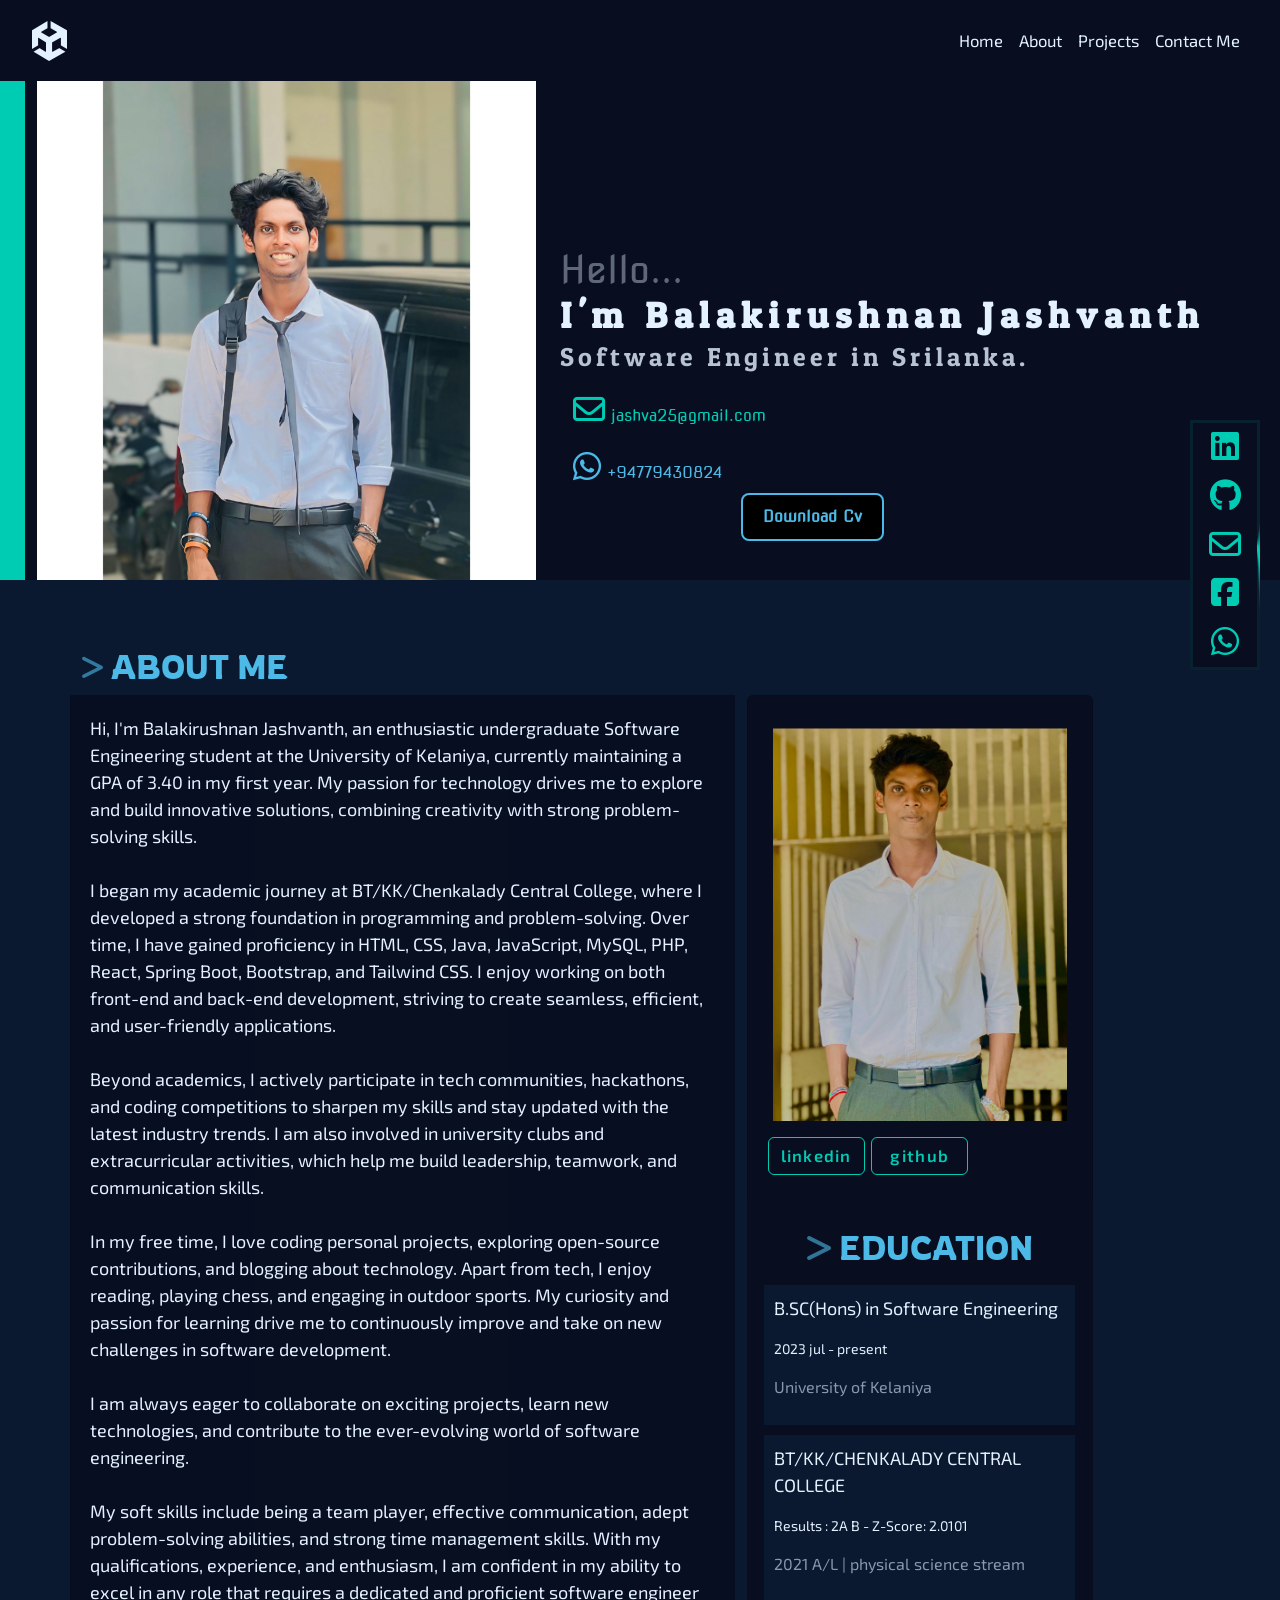
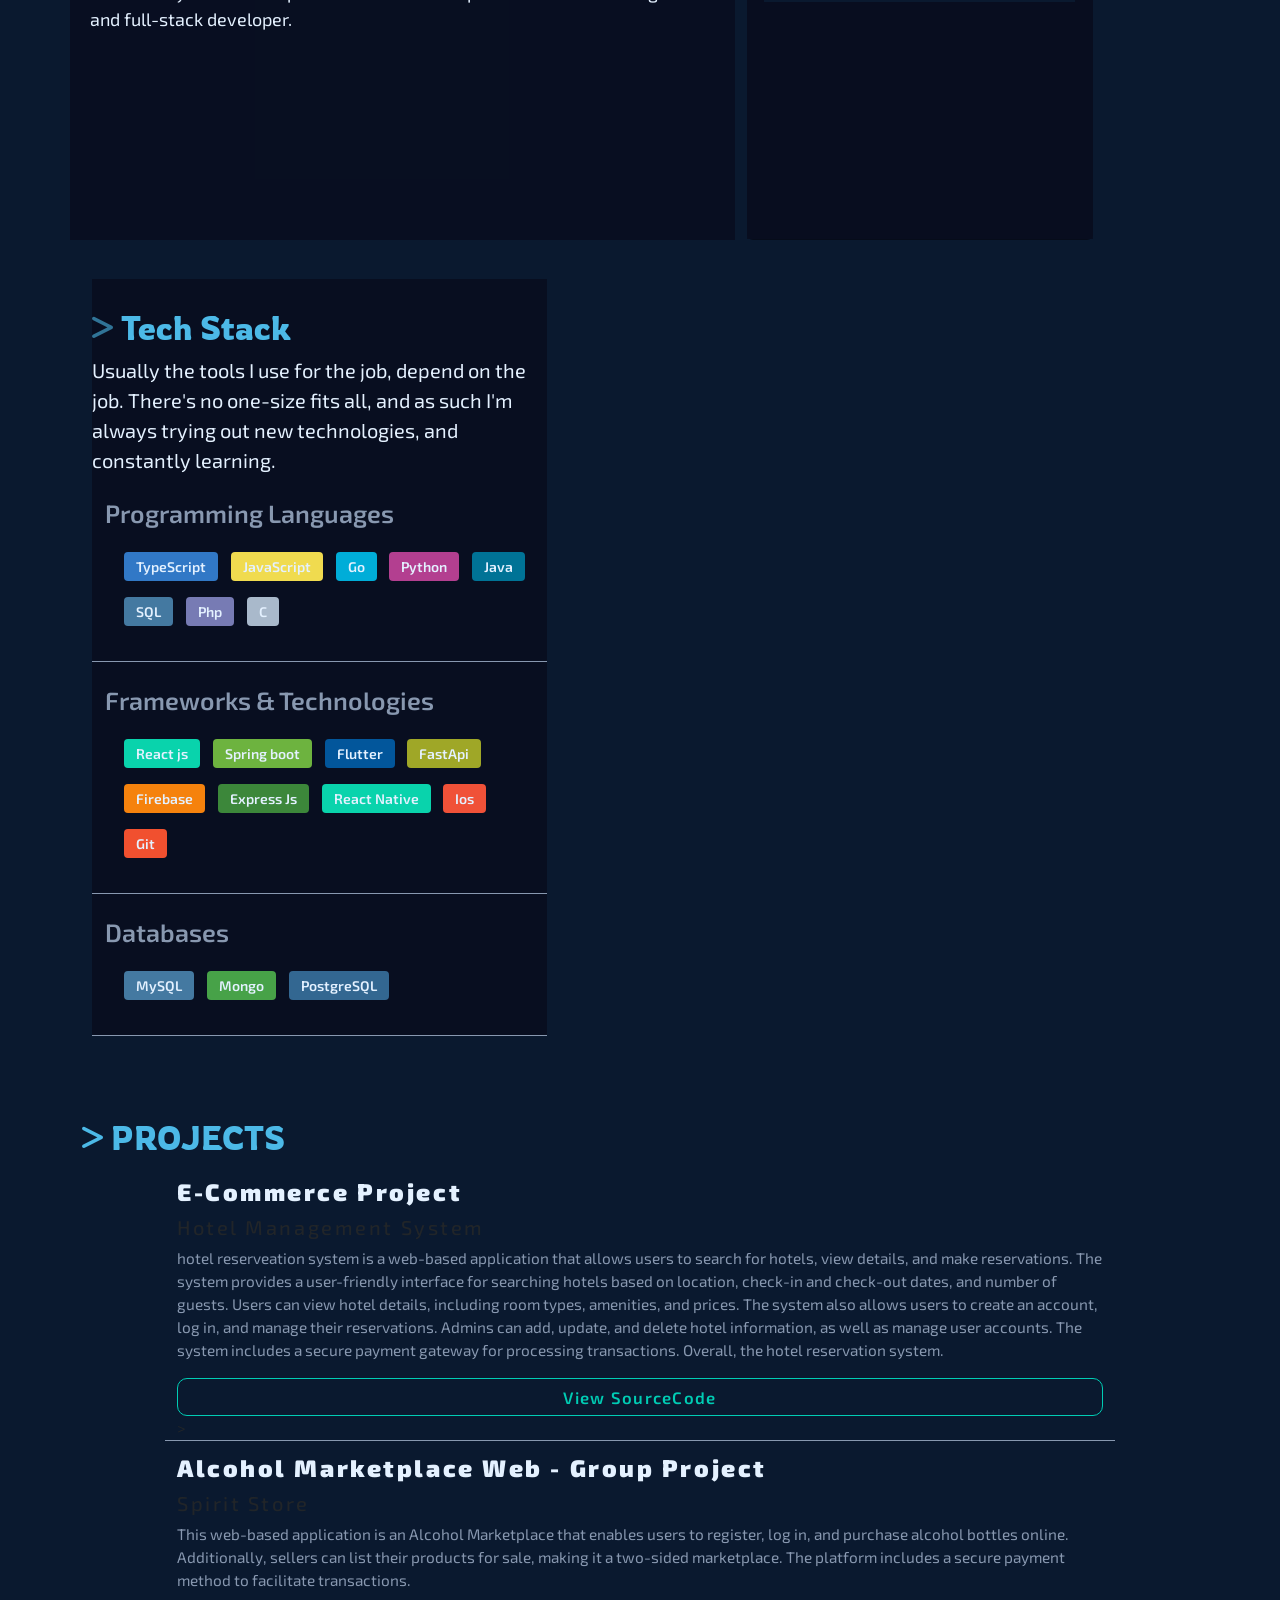
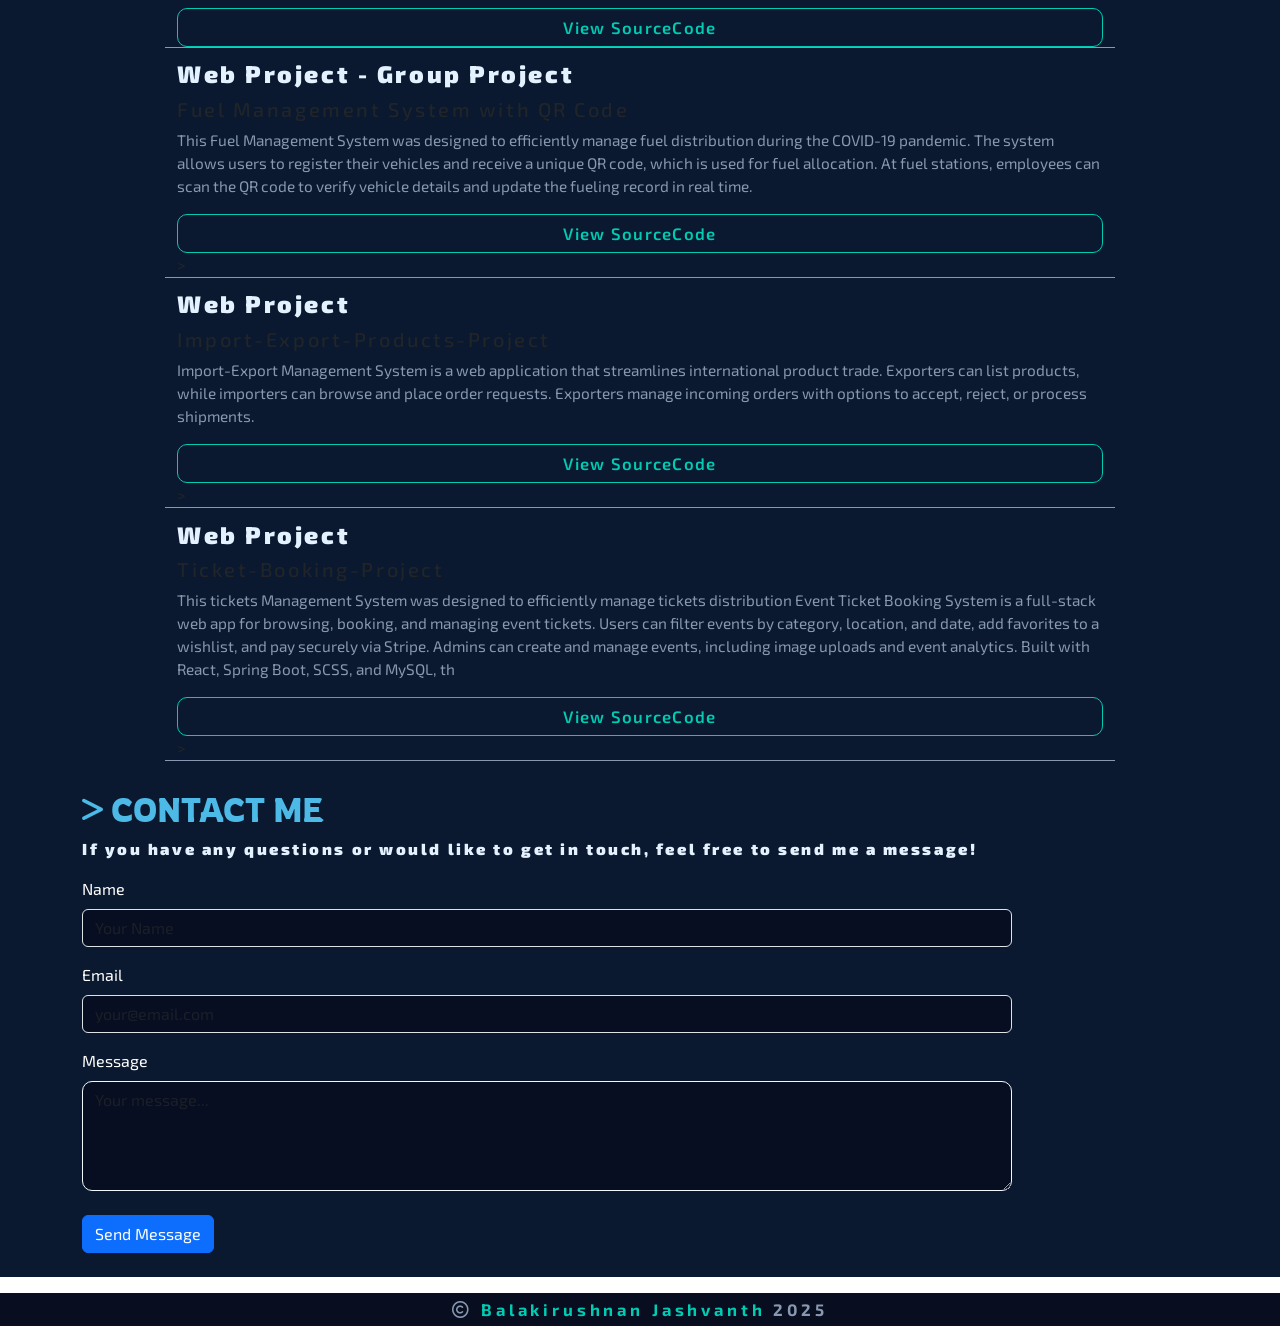
==== docs/index.html @ 57e5e090 "Portfolio updated" ====
<!DOCTYPE html>
<html lang="en">

<head>
  <meta charset="UTF-8">
  <meta name="viewport" content="width=device-width, initial-scale=1.0">
  <meta name="author" content="Balakirushnan jashvanth">
  <meta name="description" content="balakirushnan Jashvanth's personal website">
  <title>Jashvanth</title>
  <link rel="stylesheet" href="https://cdnjs.cloudflare.com/ajax/libs/font-awesome/6.5.1/css/all.min.css"
    integrity="sha512-DTOQO9RWCH3ppGqcWaEA1BIZOC6xxalwEsw9c2QQeAIftl+Vegovlnee1c9QX4TctnWMn13TZye+giMm8e2LwA=="
    crossorigin="anonymous" referrerpolicy="no-referrer" />
  <link rel="stylesheet" href="style.css">
  <link href="https://cdn.jsdelivr.net/npm/bootstrap@5.0.2/dist/css/bootstrap.min.css" rel="stylesheet"
    integrity="sha384-EVSTQN3/azprG1Anm3QDgpJLIm9Nao0Yz1ztcQTwFspd3yD65VohhpuuCOmLASjC" crossorigin="anonymous">
  <link href="https://unpkg.com/aos@2.3.1/dist/aos.css" rel="stylesheet">
</head>

<body>
  <!-- navbar -->
  <nav class="navbar navbar-expand-lg navbar-light bg-light" id="navbar">
    <div class="container-fluid">
      <a class="navbar-brand" href="#"><i class="fa-brands fa-unity fa-2xl"></i></a>
      <button class="navbar-toggler" type="button" data-bs-toggle="collapse" data-bs-target="#navbarSupportedContent"
        aria-controls="navbarSupportedContent" aria-expanded="false" aria-label="Toggle navigation">
        <span><i class="fa-solid fa-bars fa-xl"></i></span>
      </button>
      <div class="collapse navbar-collapse justify-content-end" id="navbarSupportedContent">
        <ul class="navbar-nav">
          <li class="nav-item">
            <a class="nav-link" href="#">Home</a>
          </li>
          <li class="nav-item">
            <a class="nav-link" aria-current="page" href="#about">About</a>
          </li>
          <li class="nav-item">
            <a class="nav-link" href="#projects">Projects</a>
          </li>
          <li class="nav-item">
            <a class="nav-link" href="#contactme">Contact Me </a>
          </li>
        </ul>
      </div>
    </div>
  </nav>

  <!-- HomePage -->
  <section id="home">
    <div class="container-fluid">
      <div class="row">
        <div class="col-lg-5 col-md-5 col-12 d-flex justify-content-center" id="myImage">
          <img src="images//WhatsApp Image 2024-07-29 at 23.50.22_09a9cd3e.jpg" class="img-fluid" alt="mypic">
        </div>
        <div class="col-lg-7 col-md-7 col-12 ">
          <div id="myIntro" data-aos="fade-left" data-aos-anchor="#example-anchor" data-aos-offset="500"
            data-aos-duration="500">
            <p id="hello">Hello...</p>
            <p id="name">I'm Balakirushnan Jashvanth</p>
            <p id="job">Software Engineer in Srilanka.</p>
            <a class="btn getMe" id="getMe" style="color:#00ccb4">
              <i class="fa-regular fa-envelope fa-2x" style="color:#00ccb4"></i>&nbsp;jashva25@gmail.com</a>
            <br />
            <a class="btn getMe get-me-contact" style="color:#4CB9E7">
              <i class="fa-brands fa-whatsapp fa-2x" style="color:#4CB9E7"></i>&nbsp;+94779430824</a>
              <a href="images/Jashvanth cv.pdf" download class="cv" >Download Cv</a>
          </div>
        </div>
      </div>
    </div>
  </section>

  <div id="contact" data-aos="fade-left" data-aos-offset="300" data-aos-easing="ease-in-sine">
    <a href="https://www.linkedin.com/in/balakirushnan-jashvanth-736a72280/"><i class="fa-brands fa-linkedin fa-2x"
        style="color:#00ccb4"></i></a>
    <a href="https://github.com/jashvanth370"><i class="fa-brands fa-github fa-2x" style="color:#00ccb4"></i></a>
    <a href="mailto:jashva25@gmail.com"><i class="fa-regular fa-envelope fa-2x" style="color:#00ccb4"></i></a>
    <a href="https://www.facebook.com/jv.jashva/"><i class="fa-brands fa-square-facebook fa-2x"
        style="color:#00ccb4"></i></a>
    <a href="https://wa.me/+94779430824"><i class="fa-brands fa-whatsapp fa-2x" style="color:#00ccb4"></i></a>
  </div>

  <!-- About -->
  <section id="about">
    <div class="container">
      <h2><span><i class="fa-solid fa-greater-than fa-sm"></span></i> ABOUT ME</h2>
      <div class="row">
        <div id="myPara" class="col-lg-7 col-md-7 col-12">
          <p data-aos="fade-up">
            Hi, I'm Balakirushnan Jashvanth, an enthusiastic undergraduate Software Engineering student at
            the University of Kelaniya, currently maintaining a GPA of 3.40 in my first year. My passion for
            technology drives me to explore and build innovative solutions, combining creativity with strong
            problem-solving skills.
            <br><br>
            I began my academic journey at BT/KK/Chenkalady Central College, where I developed a strong
            foundation in programming and problem-solving. Over time, I have gained proficiency in HTML,
            CSS, Java, JavaScript, MySQL, PHP, React, Spring Boot, Bootstrap, and Tailwind CSS. I enjoy
            working on both front-end and back-end development, striving to create seamless, efficient,
            and user-friendly applications.
            <br><br>
            Beyond academics, I actively participate in tech communities, hackathons, and coding competitions
            to sharpen my skills and stay updated with the latest industry trends. I am also involved in
            university clubs and extracurricular activities, which help me build leadership, teamwork, and
            communication skills.
            <br><br>
            In my free time, I love coding personal projects, exploring open-source contributions, and
            blogging about technology. Apart from tech, I enjoy reading, playing chess, and engaging in
            outdoor sports. My curiosity and passion for learning drive me to continuously improve and
            take on new challenges in software development.
            <br><br>
            I am always eager to collaborate on exciting projects, learn new technologies, and
            contribute to the ever-evolving world of software engineering.
            <br><br>
            My soft skills include being a team player, effective communication, adept problem-solving
            abilities, and strong time management skills. With my qualifications, experience, and enthusiasm,
            I am confident in my ability to excel in any role that requires a dedicated and proficient software
            engineer and full-stack developer.
          </p>
        </div>

        <div class="col-lg-5 col-md-5 col-12 d-flex flex-column justify-content-center ">
          <div class="card">

            <a href="#" data-aos="fade-up"><img src="images//WhatsApp Image 2025-04-02 at 12.26.26_a867ab66.jpg"
                class="card-img-top img-fluid" alt="my-profile"></a>


            <div class="card-body" id="button" data-aos="fade-up">
              <a href="https://www.linkedin.com/in/balakirushnan-jashvanth/" class="btn ">linkedin</a>
              <a href="https://github.com/jashvanth370" class="btn ">github</a>
            </div>


            <div class="cartEducation mt-2">
              <h2><span><i class="fa-solid fa-greater-than "></span></i> EDUCATION</h2>

              <div class="education-card" data-aos="fade-up">
                <div class="details">
                  <p class="course-name">B.SC(Hons) in Software Engineering</p>
                  <p class="date">2023 jul - present</p>
                  <p class="place">University of Kelaniya</p>
                </div>
              </div>

              <div class="education-card" data-aos="fade-up">
                <div class="details">
                  <p class="course-name">BT/KK/CHENKALADY CENTRAL COLLEGE </p>
                  <p class="date">Results : 2A B - Z-Score: 2.0101</p>
                  <p class="place">2021 A/L | physical science stream</p>
                </div>
              </div>
            </div>

          </div>
        </div>

        <div class="mobileButton" data-aos="fade-up">
          <a href="https://linkedin.com/in/balakirushnan-jashvanth/" class="btn ">linkedin</a>
          <a href="https://github.com/jashvanth370" class="btn ">github</a>
        </div>

      </div>
    </div>
  </section>

  <!-- experience -->
  <section id="experience">
    <div class="container">
      <div class="col-lg-5  col-12" id="techStack">
        <h2><span> <i class="fa-solid fa-greater-than fa-sm"> </span></i> Tech Stack</h2>
        <p id="intro" data-aos="zoom-in">Usually the tools I use for the job, depend on the job. There's no one-size
          fits all, and as such I'm always trying out new technologies, and constantly learning.</p>
        <div id="Technologies" data-aos="zoom-in">
          <p id="head">Programming Languages</p>
          <div>
            <p style="background-color:#3178c6 ; padding: 4px 12px;">TypeScript</p>
            <p style="background-color:#F0DB4F ; padding: 4px 12px;">JavaScript</p>
            <p style="background-color:#00add8 ; padding: 4px 12px;">Go</p>
            <p style="background-color:#b33f90 ;padding: 4px 12px;">Python</p>
            <p style="background-color:#007396 ; padding: 4px 12px;">Java</p>
            <p style="background-color:#4479a1 ; padding: 4px 12px;">SQL</p>
            <p style="background-color:#777bb4 ; padding: 4px 12px;">Php</p>
            <p style="background-color:#A9B9CB ; padding: 4px 12px;">C</p>
          </div>
        </div>
        <div id="Technologies" data-aos="zoom-in">
          <p id="head"> Frameworks & Technologies</p>
          <div>
            <p style="background-color:#09d3ac ; padding: 4px 12px;">React js</p>
            <p style="background-color:#6DB33F ; padding: 4px 12px;">Spring boot</p>
            <p style="background-color:#02569b ; padding: 4px 12px;">Flutter</p>
            <p style="background-color:#9fa727 ;padding: 4px 12px;">FastApi</p>
            <p style="background-color:#F5820D ; padding: 4px 12px;">Firebase</p>
            <p style="background-color:#3c873a ; padding: 4px 12px;">Express Js </p>
            <p style="background-color:#09d3ac ; padding: 4px 12px;">React Native</p>
            <p style="background-color:#f05138 ; padding: 4px 12px;">Ios</p>
            <p style="background-color:#F1502F ; padding: 4px 12px;">Git</p>

          </div>
        </div>
        <div id="Technologies" data-aos="zoom-in">
          <p id="head">Databases</p>
          <div>
            <p style="background-color:#4479a1 ; padding: 4px 12px;">MySQL</p>
            <p style="background-color:#47a248 ; padding: 4px 12px;">Mongo</p>
            <p style="background-color:#336791 ; padding: 4px 12px;">PostgreSQL</p>
          </div>
        </div>
      </div>
    </div>
    </div>
  </section>

  <!-- Projects -->
  <section id="projects">
    <div class="container">
      <h2><span><i class="fa-solid fa-greater-than fa-sm"></span></i> PROJECTS</h2>
      <div class="row d-flex justify-content-center" id="projects">

        <div class="col-lg-10" id="project" data-aos="fade-up">
          <h4>E-Commerce Project</h4>
          <h5>Hotel Management System </h5>
          <p id="description">
            hotel reserveation system is a web-based application that allows users to search for hotels,
            view details, and make reservations. The system provides a user-friendly interface for
            searching hotels based on location, check-in and check-out dates, and number of guests.
            Users can view hotel details, including room types, amenities, and prices. The system also
            allows users to create an account, log in, and manage their reservations. Admins can add,
            update, and delete hotel information, as well as manage user accounts. The system includes
            a secure payment gateway for processing transactions. Overall, the hotel reservation system.
          </p>
          <div class="card-body" id="button" data-aos="fade-up" class="view" class="mobileButton" data-aos="fade-up">
            <a href="https://github.com/jashvanth370/Hostal-Management" class="btn">View SourceCode</a>
          </div>>
        </div>

        <div class="col-lg-10" id="project" data-aos="fade-up">
          <h4>Alcohol Marketplace Web - Group Project </h4>
          <h5>Spirit Store</h5>
          <p id="description">
            This web-based application is an Alcohol Marketplace that enables users to register,
            log in, and purchase alcohol bottles online. Additionally, sellers can list their
            products for sale, making it a two-sided marketplace. The platform includes a secure
            payment method to facilitate transactions.
          </p>
          <div class="card-body" id="button" data-aos="fade-up" class="view" class="mobileButton" data-aos="fade-up">
            <a href="https://github.com/RavinduLaksara/SpiritStore" class="btn">View SourceCode</a>
          </div>

        </div>

        <div class="col-lg-10" id="project" data-aos="fade-up">
          <h4>Web Project - Group Project</h4>
          <h5>Fuel Management System with QR Code</h5>
          <p id="description">
            This Fuel Management System was designed to efficiently manage fuel
            distribution during the COVID-19 pandemic. The system allows users to register their
            vehicles and receive a unique QR code, which is used for fuel allocation. At fuel stations, employees can
            scan the QR code to verify
            vehicle details and update the fueling record in real time.
          </p>
          <div class="card-body" id="button" data-aos="fade-up" class="view" class="mobileButton" data-aos="fade-up">
            <a href="https://github.com/Kirisi15/Fuel_Station" class="btn">View SourceCode</a>
          </div>>
        </div>


        <div class="col-lg-10" id="project" data-aos="fade-up">
          <h4>Web Project</h4>
          <h5>Import-Export-Products-Project</h5>
          <p id="description">
            Import-Export Management System is a web application that streamlines international product trade.
            Exporters can list products, while importers can browse and place order requests.
            Exporters manage incoming orders with options to accept, reject, or process shipments.
          </p>
          <div class="card-body" id="button" data-aos="fade-up" class="view" class="mobileButton" data-aos="fade-up">
            <a href="https://github.com/jashvanth370/Import-Export-Products-Project" class="btn">View SourceCode</a>
          </div>>
        </div>

        <div class="col-lg-10" id="project" data-aos="fade-up">
          <h4>Web Project</h4>
          <h5>Ticket-Booking-Project</h5>
          <p id="description">
            This tickets Management System was designed to efficiently manage tickets
            distribution Event Ticket Booking System is a full-stack web app for browsing, booking, and
            managing event tickets. Users can filter events by category, location, and date, add favorites to a
            wishlist, and pay securely via Stripe. Admins can create and manage events, including image uploads and
            event analytics.
            Built with React, Spring Boot, SCSS, and MySQL, th
          <div class="card-body" id="button" data-aos="fade-up" class="view" class="mobileButton" data-aos="fade-up">
            <a href="https://github.com/jashvanth370/Ticket-Booking-Project" class="btn">View SourceCode</a>
          </div>>
        </div>
      </div>
    </div>
  </section>



  <!-- Contact Me -->
  <section id="contactme" style="background-color: #0a192f !important;">
    <div class="container" style="color: white;">
      <h2><span><i class="fa-solid fa-greater-than fa-sm"></span></i> CONTACT ME</h2>
      <p id="description" class="col-lg-10" id="contactme" data-aos="fade-up">If you have any questions or would like to
        get in touch, feel free to send me a message!</p>

      <!-- <form id="contactForm" name="contact" data-netlify="true" type="hidden" name="form-name" value="contact"
        action="https://formspree.io/f/mzzejogy" method="POST">
        <div class="mb-3" class="col-lg-10" id="project" data-aos="fade-up">
          <label for="name" class="form-label">Name</label>
          <input type="text" class="form-control" id="name" placeholder="Your Name" required
            style="background-color: rgba(8, 14, 32, 0.9);">
        </div>
        <div class="mb-3" class="col-lg-10" id="project" data-aos="fade-up">
          <label for="email" class="form-label">Email</label>
          <input type="email" class="form-control" id="email" placeholder="your@email.com" required
            style="background-color: rgba(8, 14, 32, 0.9);">
        </div>
        <div class="col-lg-10" id="project" data-aos="fade-up">
          <label for="message" class="form-label">Message</label>
          <textarea class="form-control" id="message" rows="4" placeholder="Your message..." required
            style="background-color: rgba(8, 14, 32, 0.9); color: white;"></textarea>
        </div>
        <br>
        <button type="submit" class="btn btn-primary" id="message">Send Message</button>
        <br><br>
      </form> -->

      <form action="https://formspree.io/f/mzzejogy" method="POST">
        <div class="mb-3 col-lg-10" id="project" data-aos="fade-up">
          <label for="name" class="form-label">Name</label>
          <input type="text" name="name" class="form-control" id="name" placeholder="Your Name" required
            style="background-color: rgba(8, 14, 32, 0.9); color: white;">
        </div>
        <div class="mb-3 col-lg-10" id="project" data-aos="fade-up">
          <label for="email" class="form-label">Email</label>
          <input type="email" name="email" class="form-control" id="email" placeholder="your@email.com" required
            style="background-color: rgba(8, 14, 32, 0.9); color: white;">
        </div>
        <div class="col-lg-10" id="project" data-aos="fade-up">
          <label for="message" class="form-label">Message</label>
          <textarea name="message" class="form-control" id="message" rows="4" placeholder="Your message..." required
            style="background-color: rgba(8, 14, 32, 0.9); color: white;"></textarea>
        </div>
        <br>
        <button type="submit" class="btn btn-primary">Send Message</button>
        <br><br>
      </form>


      <p id="formMessage" class="mt-3"></p>
    </div>
  </section>



  <!-- footer -->
  <footer>
    <div>
      <p><i class="fa-regular fa-copyright fa"></i><a href=""> Balakirushnan Jashvanth</a> 2025</p>
    </div>
  </footer>
  <script src="https://cdn.jsdelivr.net/npm/@popperjs/core@2.9.2/dist/umd/popper.min.js"
    integrity="sha384-IQsoLXl5PILFhosVNubq5LC7Qb9DXgDA9i+tQ8Zj3iwWAwPtgFTxbJ8NT4GN1R8p"
    crossorigin="anonymous"></script>
  <script src="https://cdn.jsdelivr.net/npm/bootstrap@5.0.2/dist/js/bootstrap.min.js"
    integrity="sha384-cVKIPhGWiC2Al4u+LWgxfKTRIcfu0JTxR+EQDz/bgldoEyl4H0zUF0QKbrJ0EcQF"
    crossorigin="anonymous"></script>
  <script src="https://unpkg.com/aos@2.3.1/dist/aos.js"></script>
  <script>
    AOS.init();
  </script>
</body>

</html>
---- docs/style.css ----
@import url('https://fonts.googleapis.com/css2?family=Exo+2:ital@1&display=swap');
@import url('https://fonts.googleapis.com/css2?family=Nova+Square&display=swap');
@import url('https://fonts.googleapis.com/css2?family=Patua+One&display=swap');
@import url('https://fonts.googleapis.com/css2?family=Patua+One&family=Rubik+Scribble&display=swap');
@import url('https://fonts.googleapis.com/css2?family=Rowdies&display=swap');

body {
    margin: 0;
    padding: 0;
    font-family: 'Exo 2', sans-serif !important;

}

#navbar {
    background-color: #080e20 !important;
    font-size: 1.3vw;
    position: sticky;
    top: 0;
    left: 0;
    z-index: 100;
    padding: 20px;

}

#navbar a {
    color: #E4F1FF !important;
}

#navbar span {
    color: #E4F1FF !important;
}

#navbar button:active {
    outline: none;
    border: none;
}

#navbar .navbar-brand i:hover {
    color: #00ccb4;
}

#navbarSupportedContent li:hover {
    border-bottom: 3px solid #00ccb4;
}

.active {
    border-bottom: #00ccb4;
}

#myIntro .btn {
    display: inline !important;

}

#myIntro .cv {
    display: inline-block;
    padding: 10px 20px;
    background-color: #000000;
    color: #4CB9E7;
    border: 2px solid #4CB9E7;
    border-radius: 8px;
    font-weight: bold;
    text-decoration: none;
    transition: all 0.3s ease;
    font-size: 16px;
    margin-top: 15px;
}

#myIntro .cv:hover {
    background-color: #00ccb4;
    color: white;
    border-color: #00ccb4;
    transform: translateY(-2px);
    box-shadow: 0 4px 10px rgba(0, 204, 180, 0.3);
}


/* #navbarSupportedContent li:focus{
    border-bottom: 3px solid #4CB9E7;
    color: #4CB9E7;
}
#navbarSupportedContent li:active{
    color: #00ccb4;
} */
#home {
    /* padding-top: 3vw; */
    border-left: 2vw solid #00ccb4;
    background-color: #080e20;
}

#home #myIntro {
    color: #E4F1FF;
    font-family: 'Nova Square', sans-serif;
    position: relative;
    top: 160px;
}

#home #myIntro #hello {
    opacity: 40%;
    font-size: 3vw;
    margin-bottom: 20px;

}

#home #myIntro #name {
    position: relative;
    bottom: 30px;
    font-family: 'Patua One', serif;
    font-size: 2.8vw;
    font-weight: bold;
    letter-spacing: 7px;
}

#home #myIntro #job {
    position: relative;
    bottom: 50px;
    font-family: 'Patua One', serif;
    font-size: 2vw;
    font-weight: 400;
    letter-spacing: 4px;
    opacity: 80%;
}



.getMe {
    /*background-color: #00ccb4;*/
    height: 4%;
    width: 50%;
    font-size: 1.5vw;
    color: white;
    position: relative;
    bottom: 50px;
    display: flex;
    justify-content: center;
    border-radius: 12px;
    align-items: center;
    transition: all 0.3s;
    position: relative;
    overflow: hidden;
    z-index: 1;

}



#getme:active {
    outline: none;
    border: none;
}

.getMe:after {
    content: "";
    position: absolute;
    bottom: 0;
    left: 0;
    width: 100%;
    height: 100%;

    border-radius: 12px;
    z-index: -2;
}

.getMe:before {
    content: "";
    position: absolute;
    bottom: 0;
    left: 0;
    width: 0%;
    height: 100%;

    transition: all 0.3s;
    border-radius: 12px;
    z-index: -1;
}

.getMe:hover {
    color: #E4F1FF;
}

.getMe:hover:before {
    width: 100%;
}



/* About */
#about {
    background-color: #0a192f;
    min-height: 80vh;
    /* width: 100vw; */
    padding-top: 3vw;
}

#about h2 {
    font-family: 'Rowdies', sans-serif;
    font-size: 2em;
    padding-top: 30px;
    color: #4CB9E7;
    /* background-color: red; */
}

#about h2 span {
    opacity: 60%;
}

#about #myPara {
    color: #E4F1FF;
    font-size: 18px;
    background-color: rgba(8, 14, 32, 0.9);
    padding: 20px;
}

#about .card {
    background-color: rgba(8, 14, 32, 0.9);
    width: 27vw;
    display: flex;
    flex-direction: column;
    align-items: center;
}

#about .card {
    transition: transform .2s;
    cursor: pointer;
}

#about .card :hover {
    transform: scale(1.02);
}

#about .card #button {
    display: grid;
    grid-template-columns: 2fr 2fr 2fr;
    gap: .5vw;
}

#about .card img {
    width: 23vw;
    /* height: 28vw; */
    padding-top: 11%;
}

#about .card #button a {
    height: 3vw;
    font-size: 1.3vw;
    font-weight: 600;
    color: #00ccb4;
    border: 1px solid #00ccb4;
    display: flex;
    justify-content: center;
    align-items: center;
    letter-spacing: .1vw;
}

#about .card #button a:hover {
    background-color: #00ccb4;
    color: #080e20;
    border-radius: 5px;
}

#projects #button a {
    height: 3vw;
    font-size: 1.3vw;
    font-weight: 600;
    color: #00ccb4;
    border: 1px solid #00ccb4;
    display: flex;
    justify-content: center;
    align-items: center;
    letter-spacing: .1vw;
    border-radius: 10px;
}

#projects #button a:hover {
    background-color: #00ccb4;
    color: #080e20;
    border-radius: 5px;
}

#about .cartEducation {
    background-color: rgba(8, 14, 32, 0.9);
    width: 27vw;
    height: 30vw;
    display: flex;
    flex-direction: column;
    align-items: center;
}

#about .mobileButton {
    padding: 0;
}

#about .mobileButton a {
    visibility: hidden;
    text-align: center;
    font-size: 1.3vw;
    font-weight: 600;
    color: #00ccb4;
    border: 1px solid #00ccb4;
    letter-spacing: .3vw;
}

#about .mobileButton a:hover {
    background-color: #00ccb4;
    color: #080e20;
    border-radius: 5px;
}

#experience {
    background-color: #0a192f;
    min-height: 90vh;
}

#experience h2 {
    font-family: 'Rowdies', sans-serif;
    font-size: 2em;
    padding-top: 30px;
    color: #4CB9E7;
}

#experience h2 span {
    opacity: 60%;
}

#experience #work {
    background-color: #080e20;
    display: flex;
    flex-direction: column;
    /* align-items: start; */
    padding-top: 4vw;
    padding-left: 4vw;
    border-right: 12px solid #0a192f;

}

#details {
    padding: 10px;
    /*margin-left: -2vw;*/
}

.details {
    padding: 10px;
}

.education-card {
    margin-top: 10px;
    width: 90%;
}

.education-card .details .course-name {
    color: #E4F1FF;
    font-size: 18px;
    padding-top: 0;
}

.education-card .details .date {
    font-size: 14px;
}

.education-card .details .place {
    color: #8898b0;
    font-size: 16px;

}

#experience #details #position {
    color: #E4F1FF;
    font-size: 20px;
    padding-top: 0;
}

#experience #details #company {
    font-size: 15px;
}

#experience #details #years {
    color: #8898b0;
    font-size: 14px;
    margin-top: -5px;
}

#experience #nowJob {
    /* background-color: red; */
    display: grid;
    grid-template-columns: 1fr 3fr;

}

#experience #nowJob img {
    height: 8vw;
    width: 8vw;
    border: 3px solid #8898b0;
    border-radius: 50%;
}

#experience #nowJob #details a {
    text-decoration: none;
    color: #00ccb4;
    font-weight: 600;
}

#experience #nowJob #details a:hover {
    background-color: #00ccb4;
    color: #0a192f;
    border-radius: 5px;
    padding: 3px;

}

#experience #nowJob #details #coreTech {
    color: #8898b0;
    font-size: 20px;
    font-weight: 600;
    margin-top: -9px;
}


#experience #nowJob #details #tech p {
    margin-left: 1vw;
    font-size: 14px;
    text-align: center;
    color: #E4F1FF;
    font-weight: 600;
    border-radius: 4px;
}

#experience #techStack {
    background-color: #080e20;
    border-left: 10px solid #0a192f;
}

#experience #techStack #intro {
    color: #E4F1FF;
    font-size: 20px;
}

#experience #techStack #Technologies {
    border-bottom: 1px solid #8898b0;

}

#experience #techStack #Technologies #head {
    color: #8898b0;
    font-size: 25px;
    font-weight: 600;
    margin-top: 20px;
    text-align: start;
}

#experience #techStack #Technologies div {
    display: flex;
    flex-wrap: wrap;
    margin: 1.5vw;
}

#experience #techStack #Technologies p {
    margin-left: 1vw;
    font-size: 14px;
    text-align: center;
    color: #E4F1FF;
    font-weight: 600;
    border-radius: 4px;
}

/* projects */
#projects {
    background-color: #0a192f;
    min-height: 90vh;
}

.education-card {
    background-color: #0a192f;
    color: #E4F1FF;
}

#projects h2 {
    font-family: 'Rowdies', sans-serif;
    font-size: 2em;
    padding-top: 30px;
    color: #4CB9E7;
}

#projects #project {
    border-bottom: 1px solid #8898b0;
    margin-top: 1vw;
}

#projects #project h4,
h5 {
    color: #E4F1FF;
    font-weight: 900;
    letter-spacing: .2vw;
}

#projects #project p {
    color: #8898b0;
    font-size: 1.2vw;
}



#contact a {
    margin-top: auto;
    margin-bottom: auto;
    /* padding-top: 2vh; */
}

@property --angle {
    syntax: '<angle>';
    initial-value: 90deg;
    inherits: true;
}

:root {
    --angle: 90deg;
}

#contact {
    background-color: #080e20;
    height: 250px;
    width: 70px;
    display: flex;
    flex-direction: column;
    justify-content: center;
    align-items: center;
    position: absolute;
    left: 93vw;
    bottom: 18vw;
    border: 3px solid;
    position: fixed;

    border-image: conic-gradient(from var(--angle), rgba(0, 204, 180, 0.1), rgba(0, 204, 180, 1) 0.1turn, rgba(0, 204, 180, 1) 0.15turn, rgba(0, 204, 180, 0.1) 0.25turn) 30;
    animation: borderRotate 2500ms linear infinite forwards;
}

@keyframes borderRotate {
    100% {
        --angle: 420deg;
    }
}

#contactme h2 {
    font-family: 'Rowdies', sans-serif;
    font-size: 2em;
    padding-top: 30px;
    color: #4CB9E7;
}

#contactme #contactmes {
    border-bottom: 1px solid #8898b0;
    margin-top: 1vw;
}

#contactme #project p {
    color: #8898b0;
    font-size: 1.2vw;
}

#contactme #description,
h5 {
    color: #E4F1FF;
    font-weight: 900;
    letter-spacing: .2vw;
}

#message {
    border-radius: 10px;
    border-color: aliceblue;
    color: black;
    box-shadow: #8898b0;
}

footer {
    padding: .3vw;
    text-align: center;
    font-size: 1.3vw;
    font-weight: 700;
    letter-spacing: .3vw;
    background-color: #080e20;
}

footer p {
    margin: 0;
    color: #8898b0;
}

footer a {
    text-decoration: none;
    color: #00ccb4;
}

footer a:hover {
    background-color: #00ccb4;
    color: #080e20;
    border-radius: 5px;
}

@media only screen and (max-width: 1308px) {
    #about .cartEducation {
        background-color: rgba(8, 14, 32, 0.9);
        width: 27vw;
        height: 50vw;
        display: flex;
        flex-direction: column;
        align-items: center;
    }

}

@media only screen and (max-width: 991px) {
    #about .cartEducation {
        background-color: rgba(8, 14, 32, 0.9);
        width: 27vw;
        height: 80vw;
        display: flex;
        flex-direction: column;
        align-items: center;
    }

    #experience #work {
        border-right: none;
    }

    #experience #techStack {
        border-left: none;
        border-top: 25px solid #0a192f;
    }

    #experience #work #nowJob img {
        height: 13vw;
        width: 13vw;
    }

    #projects #project p {
        font-size: 2vw;
    }

    #contact {
        left: 90vw;
    }

    footer {
        font-size: 2vw;
    }

    /* #experience #work #nowJob #details #position{
        font-size: 3.5vw;
    }
    #experience #work #nowJob #details a{
        font-size: 3vw;
    }
    #experience #work #nowJob #details #years{
        font-size: 3vw;
    }
    
    #experience #nowJob #details #coreTech{
        font-size: 3vw;
    }
    
    #experience #techStack #intro{
        font-size: 3.5vw;
    }
    #experience #techStack #Technologies #head{
        font-size: 5vw;
    } */
}

@media only screen and (max-width: 767px) {
    #home #myIntro {
        top: 1vh;
        display: flex;
        flex-direction: column;
        align-items: center;
    }

    #home #myIntro #hello {
        font-size: 5vw;
    }

    #home #myIntro #name {
        font-size: 6vw;
    }

    #home #myIntro #job {
        font-size: 4vw;
    }

    #getMe {
        height: 4%;
        font-size: 1rem;
    }

    .getMe {
        background-color: #E4F1FF;
        height: 4%;
        width: 80%;
        font-size: 1rem;
    }

    #experience h1 {
        font-size: 9vw;
    }

    #about #myPara {
        font-size: 2.5vw;
    }

    #about .card {
        visibility: hidden;
        position: relative;
        bottom: 50vw;
    }

    #about .cartEducation {
        background-color: rgba(8, 14, 32, 0.9);
        width: 100%;
        height: 80vw;
        display: flex;
        flex-direction: column;
        align-items: center;
        position: relative;
        bottom: 30vw;
        margin-left: auto;
        margin-right: auto;

    }

    #about .cartEducation .education-card p {
        font-size: 2.5vw;
    }

    #about .mobileButton a {
        font-size: 2.5vw;
        margin-left: 10px;
        visibility: visible;
        position: relative;
        bottom: 10vw;
    }

    #about .mobileButton {
        /* width: 100vw; */
        display: flex;
        justify-content: center;
        /* position: relative;
        bottom: 30vw; */
    }

    #about #buttons {
        height: 20px;
    }

    /* #projects #project p{
        font-size: 3.5vw;
    } */
    #contact {
        left: 85vw;
    }

    #projects h1 {
        font-size: 9vw;
    }

    footer {
        font-size: 3vw;
    }
}

@media only screen and (max-width: 426px) {
    #home #myIntro #hello {
        font-size: 6vw;
        padding: 5px;
    }

    #home #myIntro #name {
        letter-spacing: 3px;
        font-size: 7vw;
    }

    #home #myIntro #job {
        letter-spacing: 2px;
        font-size: 4.5vw;
        padding: 5px;
    }

    #about h1 {
        font-size: 14vw;
    }

    #about #myPara {
        font-size: 4vw;
    }

    #about .cartEducation {
        height: 110vw;

    }

    #about .cartEducation .education-card p {
        font-size: 4vw;
    }

    #about .mobileButton a {
        font-size: 4vw;
    }

    #experience h1 {
        font-size: 12vw;
    }

    #experience #work {
        border-right: none;
    }

    #experience #work #nowJob img {
        height: 18vw;
        width: 18vw;
    }

    #experience #work #nowJob #details #position {
        font-size: 5vw;
    }

    #experience #work #nowJob #details a {
        font-size: 4.5vw;
    }

    #experience #work #nowJob #details #years {
        font-size: 4vw;
    }

    #experience #work #nowJob #tech p {
        font-size: 3.5vw;
    }

    #experience #nowJob #details #coreTech {
        font-size: 3.5vw;
    }

    #experience #techStack {
        border-left: none;
    }

    #experience #techStack #intro {
        font-size: 3.5vw;
    }

    #experience #techStack #Technologies #head {
        font-size: 5vw;
    }

    #experience #techStack #Technologies p {
        font-size: 3.5vw;
    }

    #experience #techStack #intro {
        font-size: 4vw;

    }

    #projects h1 {
        font-size: 12vw;
    }

    #projects #project p {
        font-size: 3.5vw;
    }

    #contact {
        left: 77vw;
    }

    footer {
        font-size: 3vw;
    }
}
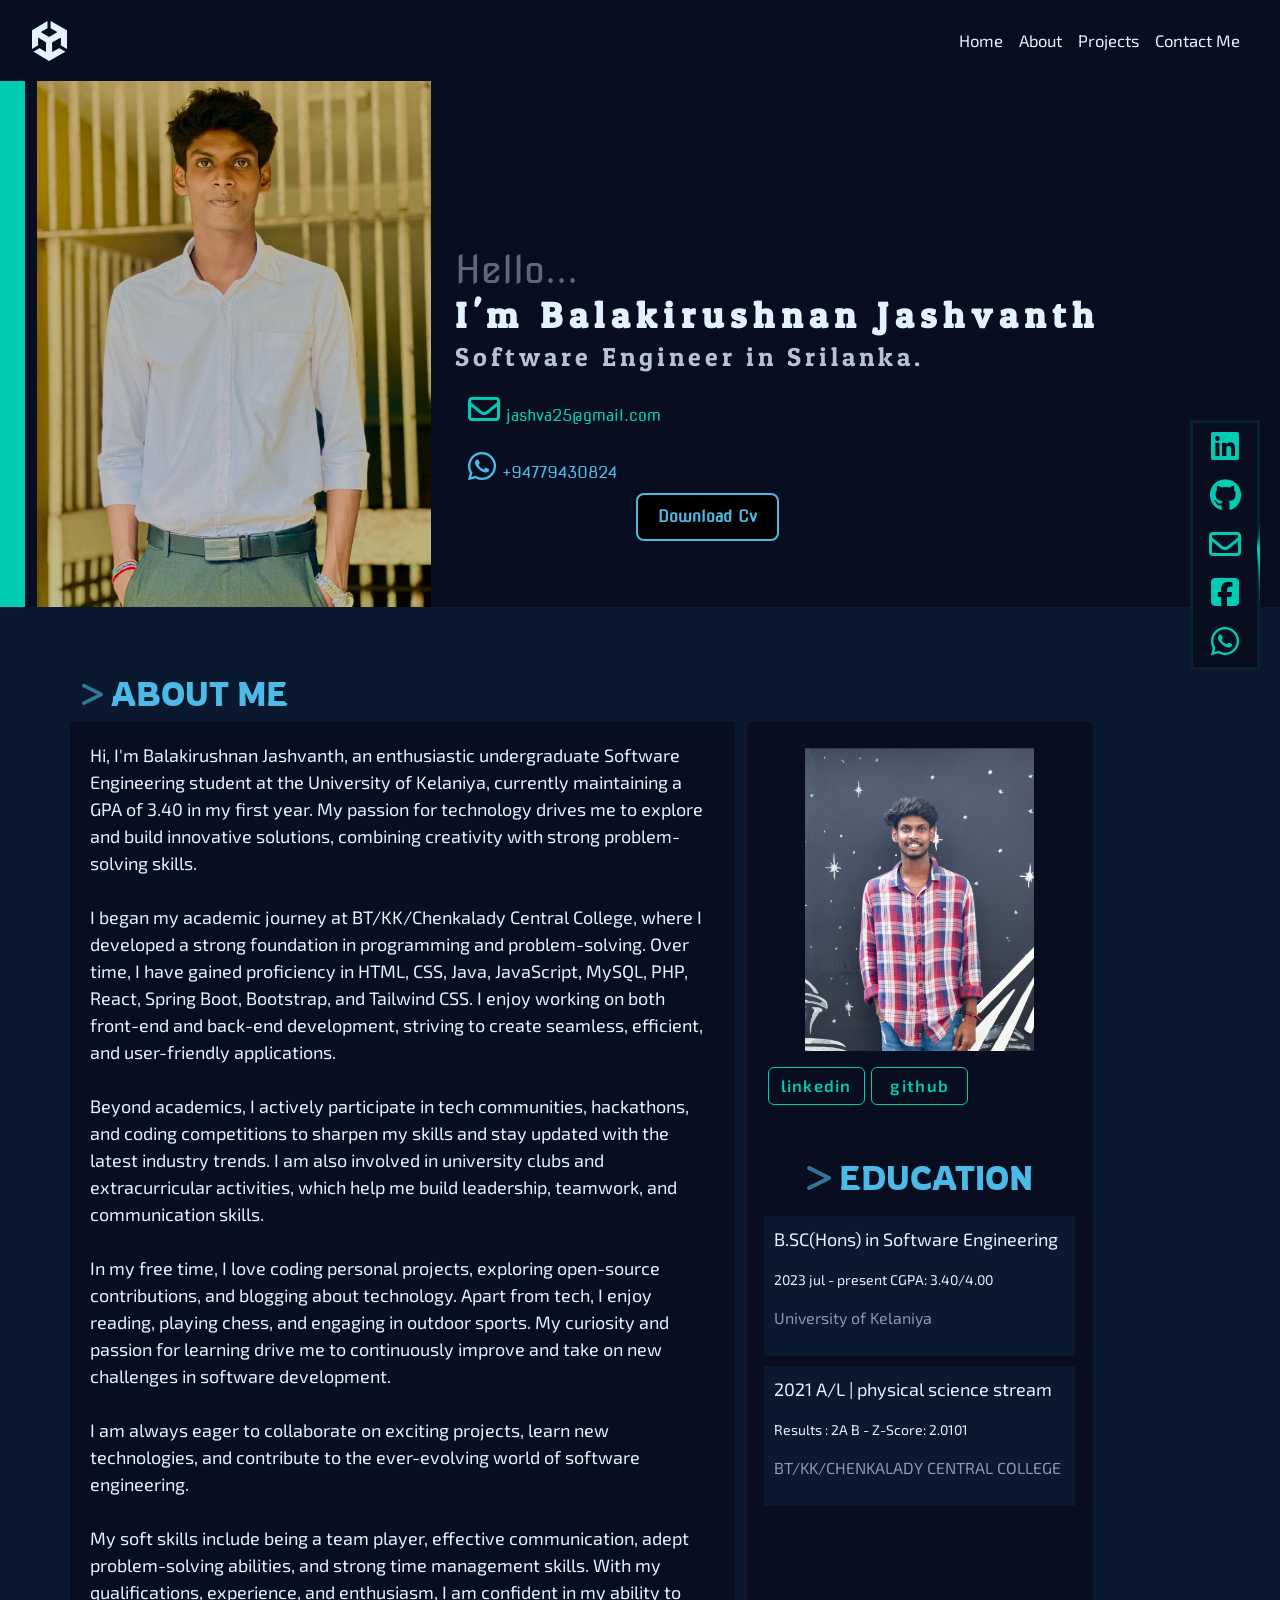
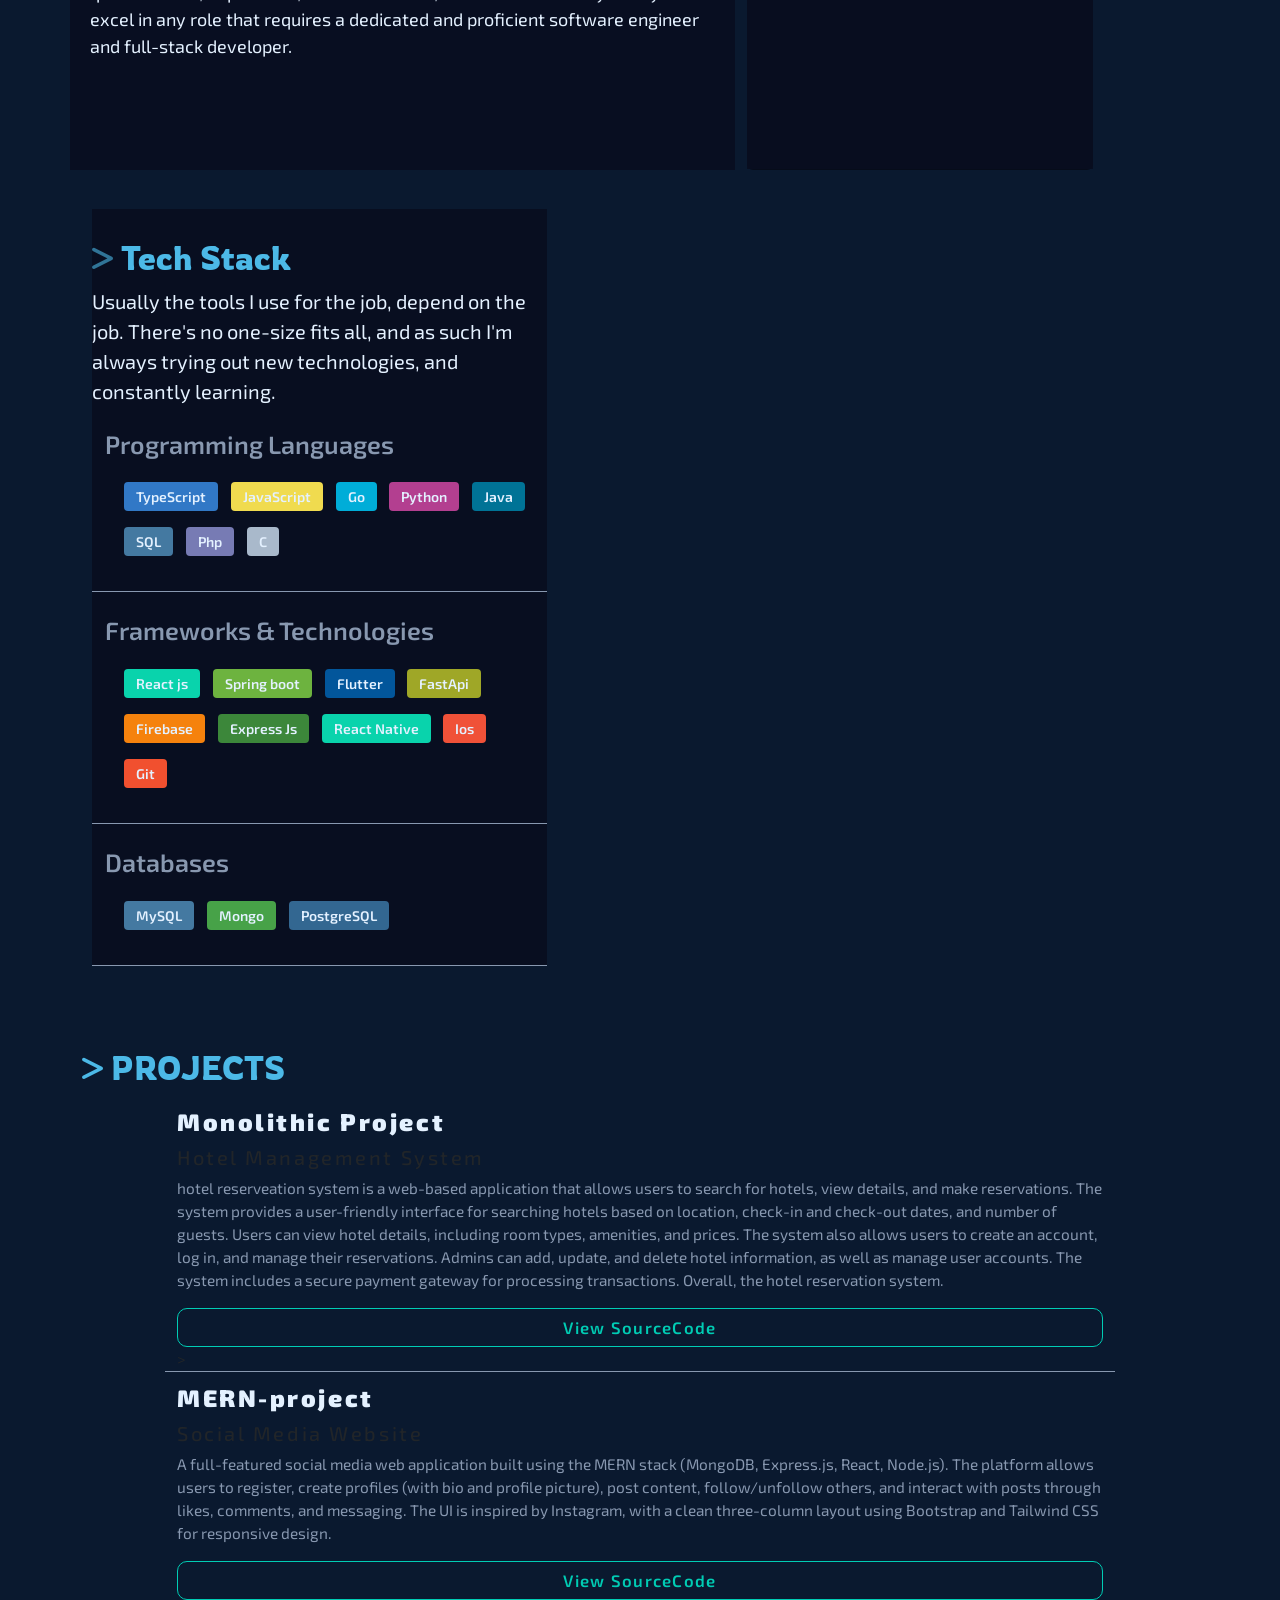
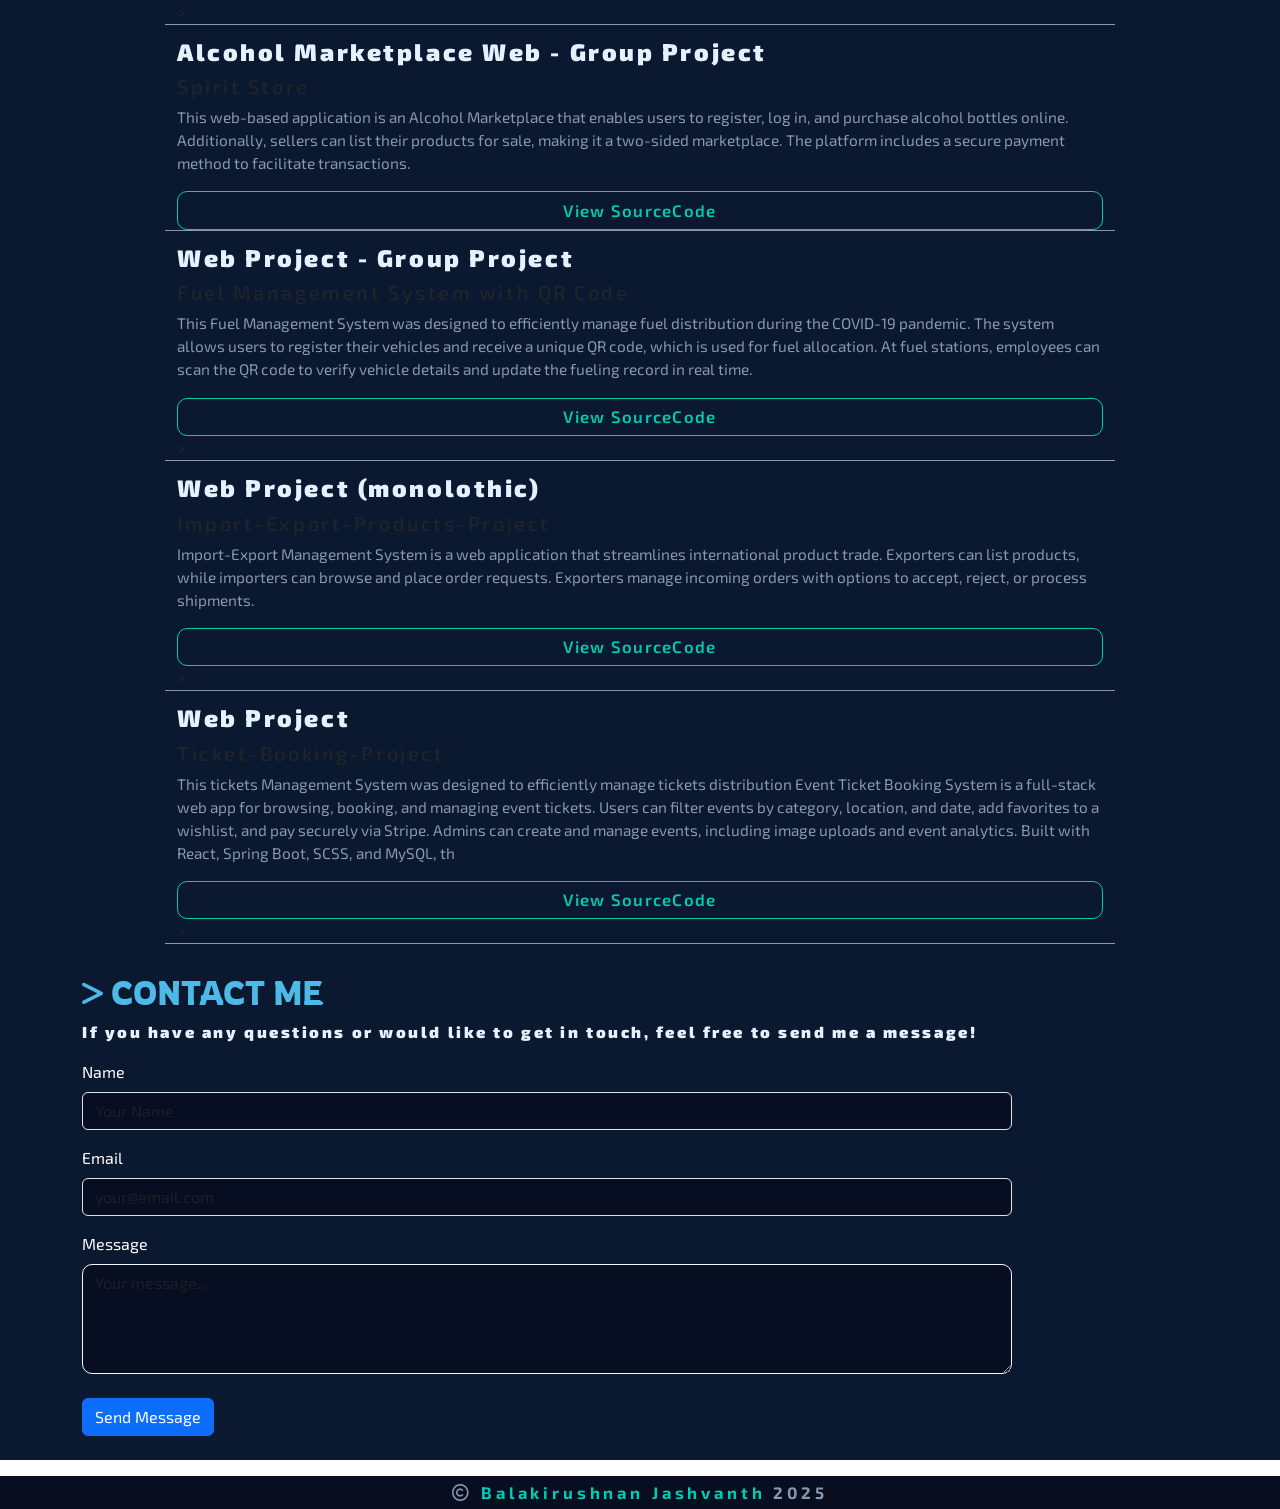
==== commit aea6fb39: "Updated cv" ====
--- a/docs/index.html
+++ b/docs/index.html
@@ -48,8 +48,8 @@
   <section id="home">
     <div class="container-fluid">
       <div class="row">
-        <div class="col-lg-5 col-md-5 col-12 d-flex justify-content-center" id="myImage">
-          <img src="images//WhatsApp Image 2024-07-29 at 23.50.22_09a9cd3e.jpg" class="img-fluid" alt="mypic">
+        <div class="col-lg-4 col-md-5 col-12 d-flex justify-content-center" id="myImage">
+          <img src="images//WhatsApp Image 2025-04-02 at 12.26.26_a867ab66.jpg" class="img-fluid" alt="mypic">
         </div>
         <div class="col-lg-7 col-md-7 col-12 ">
           <div id="myIntro" data-aos="fade-left" data-aos-anchor="#example-anchor" data-aos-offset="500"
@@ -62,7 +62,8 @@
             <br />
             <a class="btn getMe get-me-contact" style="color:#4CB9E7">
               <i class="fa-brands fa-whatsapp fa-2x" style="color:#4CB9E7"></i>&nbsp;+94779430824</a>
-              <a href="images/Jashvanth cv.pdf" download class="cv" >Download Cv</a>
+              <!-- <a href="images/Jashvanth CV (2) final.pdf" download class="cv" >Download Cv</a> -->
+              <a href="images/jashvanth5.pdf" download class="cv" >Download Cv</a>
           </div>
         </div>
       </div>
@@ -120,7 +121,7 @@
         <div class="col-lg-5 col-md-5 col-12 d-flex flex-column justify-content-center ">
           <div class="card">
 
-            <a href="#" data-aos="fade-up"><img src="images//WhatsApp Image 2025-04-02 at 12.26.26_a867ab66.jpg"
+            <a href="#" data-aos="fade-up" class="col-lg-8 col-md-8" ><img src="images/IMG_5116.JPG"
                 class="card-img-top img-fluid" alt="my-profile"></a>
 
 
@@ -136,16 +137,16 @@
               <div class="education-card" data-aos="fade-up">
                 <div class="details">
                   <p class="course-name">B.SC(Hons) in Software Engineering</p>
-                  <p class="date">2023 jul - present</p>
+                  <p class="date">2023 jul - present CGPA: 3.40/4.00</p>
                   <p class="place">University of Kelaniya</p>
                 </div>
               </div>
 
               <div class="education-card" data-aos="fade-up">
                 <div class="details">
-                  <p class="course-name">BT/KK/CHENKALADY CENTRAL COLLEGE </p>
+                  <p class="course-name">2021 A/L | physical science stream </p>
                   <p class="date">Results : 2A B - Z-Score: 2.0101</p>
-                  <p class="place">2021 A/L | physical science stream</p>
+                  <p class="place">BT/KK/CHENKALADY CENTRAL COLLEGE</p>
                 </div>
               </div>
             </div>
@@ -217,7 +218,7 @@
       <div class="row d-flex justify-content-center" id="projects">
 
         <div class="col-lg-10" id="project" data-aos="fade-up">
-          <h4>E-Commerce Project</h4>
+          <h4>Monolithic Project</h4>
           <h5>Hotel Management System </h5>
           <p id="description">
             hotel reserveation system is a web-based application that allows users to search for hotels,
@@ -234,6 +235,20 @@
         </div>
 
         <div class="col-lg-10" id="project" data-aos="fade-up">
+          <h4>MERN-project</h4>
+          <h5>Social Media Website </h5>
+          <p id="description">
+            A full-featured social media web application built using the MERN stack (MongoDB, Express.js, React, Node.js). 
+            The platform allows users to register, create profiles (with bio and profile picture), post content, 
+            follow/unfollow others, and interact with posts through likes, comments, and messaging. 
+            The UI is inspired by Instagram, with a clean three-column layout using Bootstrap and Tailwind CSS for responsive design.
+          </p>
+          <div class="card-body" id="button" data-aos="fade-up" class="view" class="mobileButton" data-aos="fade-up">
+            <a href="https://github.com/jashvanth370/Social-Media-Platform" class="btn">View SourceCode</a>
+          </div>>
+        </div>
+
+        <div class="col-lg-10" id="project" data-aos="fade-up">
           <h4>Alcohol Marketplace Web - Group Project </h4>
           <h5>Spirit Store</h5>
           <p id="description">
@@ -265,7 +280,7 @@
 
 
         <div class="col-lg-10" id="project" data-aos="fade-up">
-          <h4>Web Project</h4>
+          <h4>Web Project (monolothic)</h4>
           <h5>Import-Export-Products-Project</h5>
           <p id="description">
             Import-Export Management System is a web application that streamlines international product trade.
--- a/docs/style.css
+++ b/docs/style.css
@@ -383,7 +383,6 @@
     /* background-color: red; */
     display: grid;
     grid-template-columns: 1fr 3fr;
-
 }
 
 #experience #nowJob img {
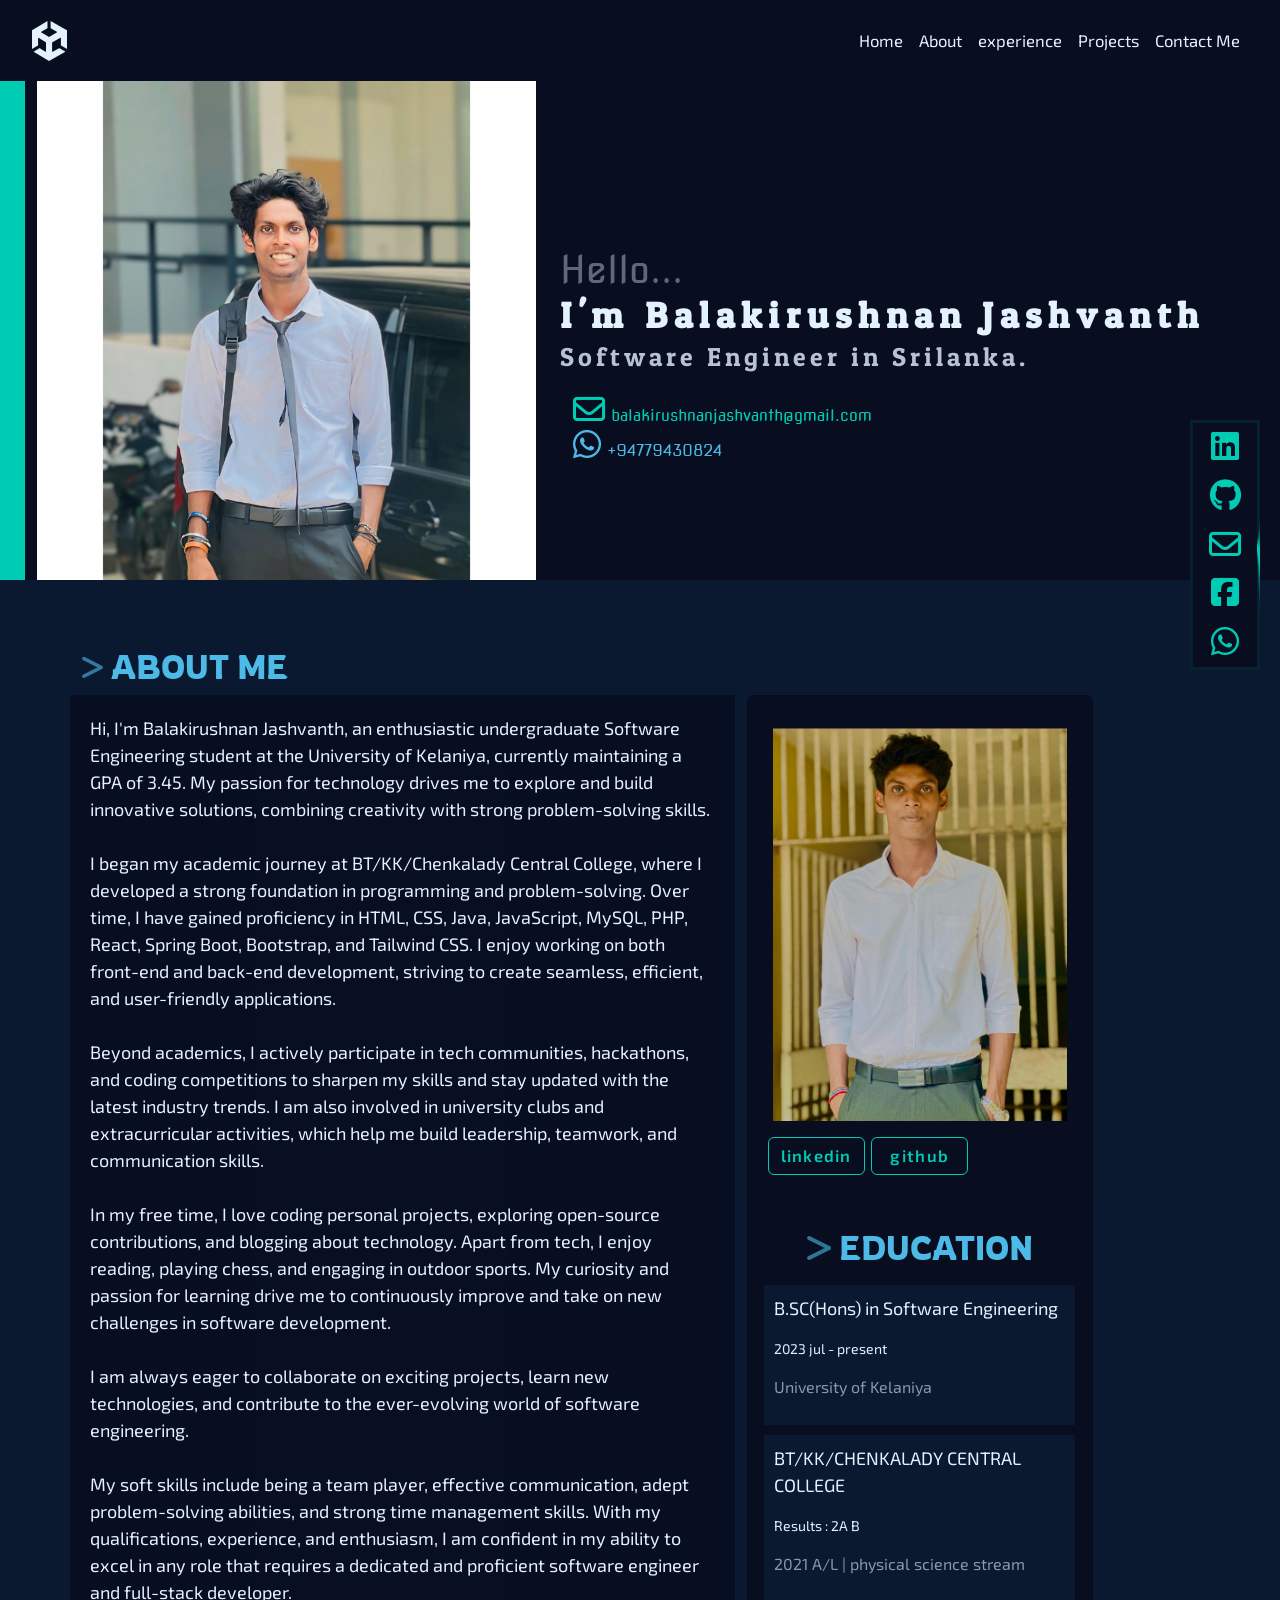
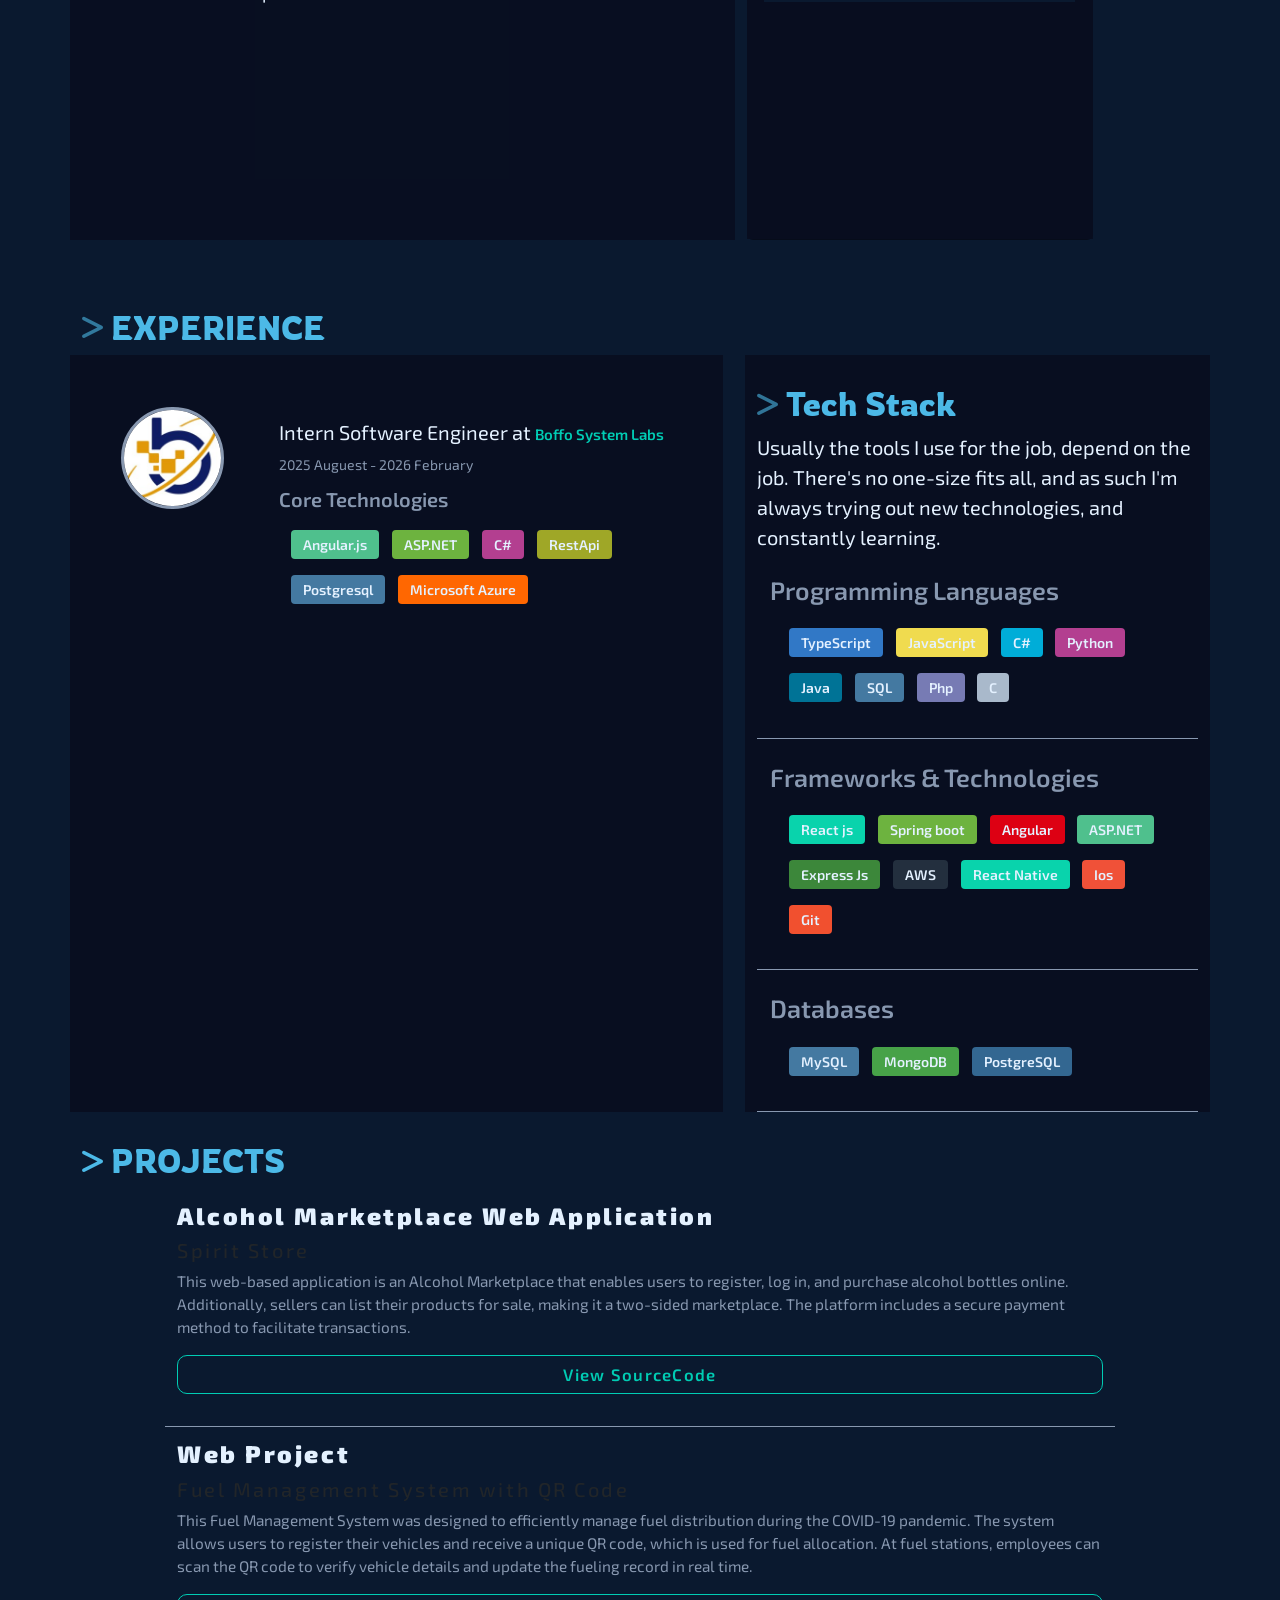
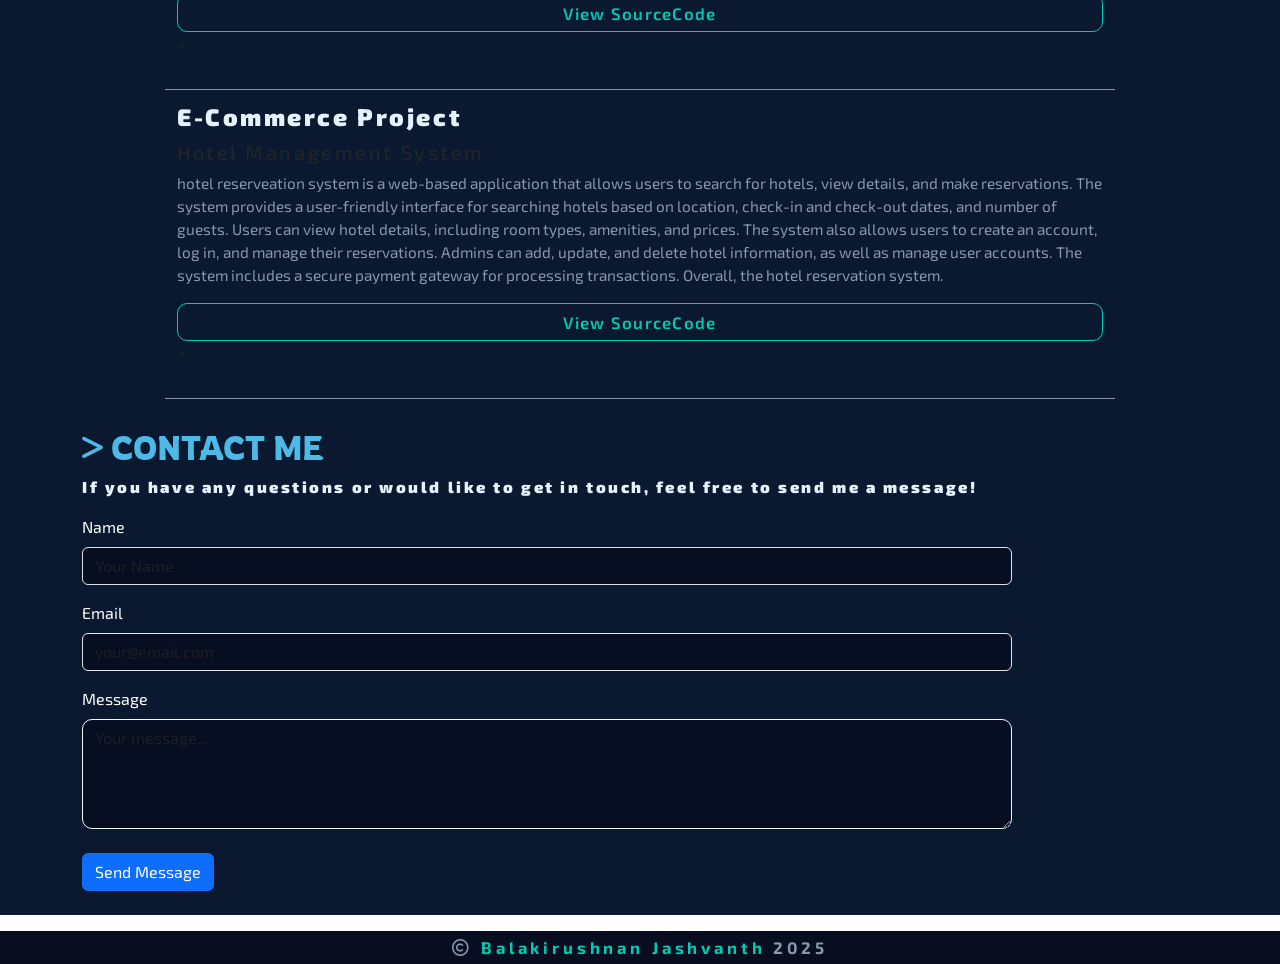
==== commit ca92e72b: "Intern experience add and stack" ====
--- a/docs/index.html
+++ b/docs/index.html
@@ -34,6 +34,9 @@
             <a class="nav-link" aria-current="page" href="#about">About</a>
           </li>
           <li class="nav-item">
+            <a class="nav-link" href="#experience">experience</a>
+          </li>
+          <li class="nav-item">
             <a class="nav-link" href="#projects">Projects</a>
           </li>
           <li class="nav-item">
@@ -48,8 +51,8 @@
   <section id="home">
     <div class="container-fluid">
       <div class="row">
-        <div class="col-lg-4 col-md-5 col-12 d-flex justify-content-center" id="myImage">
-          <img src="images//WhatsApp Image 2025-04-02 at 12.26.26_a867ab66.jpg" class="img-fluid" alt="mypic">
+        <div class="col-lg-5 col-md-5 col-12 d-flex justify-content-center" id="myImage">
+          <img src="images//WhatsApp Image 2024-07-29 at 23.50.22_09a9cd3e.jpg" class="img-fluid" alt="mypic">
         </div>
         <div class="col-lg-7 col-md-7 col-12 ">
           <div id="myIntro" data-aos="fade-left" data-aos-anchor="#example-anchor" data-aos-offset="500"
@@ -58,12 +61,11 @@
             <p id="name">I'm Balakirushnan Jashvanth</p>
             <p id="job">Software Engineer in Srilanka.</p>
             <a class="btn getMe" id="getMe" style="color:#00ccb4">
-              <i class="fa-regular fa-envelope fa-2x" style="color:#00ccb4"></i>&nbsp;jashva25@gmail.com</a>
+              <i class="fa-regular fa-envelope fa-2x" style="color:#00ccb4"></i>&nbsp;balakirushnanjashvanth@gmail.com</a>
             <br />
             <a class="btn getMe get-me-contact" style="color:#4CB9E7">
               <i class="fa-brands fa-whatsapp fa-2x" style="color:#4CB9E7"></i>&nbsp;+94779430824</a>
-              <!-- <a href="images/Jashvanth CV (2) final.pdf" download class="cv" >Download Cv</a> -->
-              <a href="images/jashvanth5.pdf" download class="cv" >Download Cv</a>
+
           </div>
         </div>
       </div>
@@ -71,7 +73,7 @@
   </section>
 
   <div id="contact" data-aos="fade-left" data-aos-offset="300" data-aos-easing="ease-in-sine">
-    <a href="https://www.linkedin.com/in/balakirushnan-jashvanth-736a72280/"><i class="fa-brands fa-linkedin fa-2x"
+    <a href="https://www.linkedin.com/in/balakirushnan-jashvanth"><i class="fa-brands fa-linkedin fa-2x"
         style="color:#00ccb4"></i></a>
     <a href="https://github.com/jashvanth370"><i class="fa-brands fa-github fa-2x" style="color:#00ccb4"></i></a>
     <a href="mailto:jashva25@gmail.com"><i class="fa-regular fa-envelope fa-2x" style="color:#00ccb4"></i></a>
@@ -88,7 +90,7 @@
         <div id="myPara" class="col-lg-7 col-md-7 col-12">
           <p data-aos="fade-up">
             Hi, I'm Balakirushnan Jashvanth, an enthusiastic undergraduate Software Engineering student at
-            the University of Kelaniya, currently maintaining a GPA of 3.40 in my first year. My passion for
+            the University of Kelaniya, currently maintaining a GPA of 3.45. My passion for
             technology drives me to explore and build innovative solutions, combining creativity with strong
             problem-solving skills.
             <br><br>
@@ -121,7 +123,7 @@
         <div class="col-lg-5 col-md-5 col-12 d-flex flex-column justify-content-center ">
           <div class="card">
 
-            <a href="#" data-aos="fade-up" class="col-lg-8 col-md-8" ><img src="images/IMG_5116.JPG"
+            <a href="#" data-aos="fade-up"><img src="images//WhatsApp Image 2025-04-02 at 12.26.26_a867ab66.jpg"
                 class="card-img-top img-fluid" alt="my-profile"></a>
 
 
@@ -137,16 +139,16 @@
               <div class="education-card" data-aos="fade-up">
                 <div class="details">
                   <p class="course-name">B.SC(Hons) in Software Engineering</p>
-                  <p class="date">2023 jul - present CGPA: 3.40/4.00</p>
+                  <p class="date">2023 jul - present</p>
                   <p class="place">University of Kelaniya</p>
                 </div>
               </div>
 
               <div class="education-card" data-aos="fade-up">
                 <div class="details">
-                  <p class="course-name">2021 A/L | physical science stream </p>
-                  <p class="date">Results : 2A B - Z-Score: 2.0101</p>
-                  <p class="place">BT/KK/CHENKALADY CENTRAL COLLEGE</p>
+                  <p class="course-name">BT/KK/CHENKALADY CENTRAL COLLEGE </p>
+                  <p class="date">Results : 2A B</p>
+                  <p class="place">2021 A/L | physical science stream</p>
                 </div>
               </div>
             </div>
@@ -164,10 +166,10 @@
   </section>
 
   <!-- experience -->
-  <section id="experience">
+  <!-- <section id="experience">
     <div class="container">
       <div class="col-lg-5  col-12" id="techStack">
-        <h2><span> <i class="fa-solid fa-greater-than fa-sm"> </span></i> Tech Stack</h2>
+        <h2><span><i class="fa-solid fa-greater-than fa-sm"></span></i> Tech Stack</h2>
         <p id="intro" data-aos="zoom-in">Usually the tools I use for the job, depend on the job. There's no one-size
           fits all, and as such I'm always trying out new technologies, and constantly learning.</p>
         <div id="Technologies" data-aos="zoom-in">
@@ -209,6 +211,113 @@
       </div>
     </div>
     </div>
+  </section> -->
+  <section id="experience">
+    <div class="container">
+      <h2><span><i class="fa-solid fa-greater-than fa-sm"></i></span> EXPERIENCE</h2>
+      <div class="row">
+        <div class="col-lg-7  col-12" id="work">
+          <div id="nowJob" data-aos="zoom-in" class="aos-init">
+            <img src="images/boffosys_logo.jpeg" alt="darazLogo">
+            <div id="details">
+              <p id="position">Intern Software Engineer at <span id="company"> <a href="https://daraz.com/"> Boffo System 
+                Labs</a></span><br><span id="years">2025 Auguest - 2026 February</span></p>
+              <p id="coreTech">Core Technologies</p>
+              <div id="tech" style="display: flex; flex-wrap: wrap ;">
+                <p style="background-color:#4fc08d ;padding: 4px 12px;">Angular.js</p>
+                <p style="background-color:#6DB33F ;padding: 4px 12px;">ASP.NET</p>
+                <p style="background-color:#b33f90 ;padding: 4px 12px;">C#</p>
+                <p style="background-color:#9fa727 ;padding: 4px 12px;">RestApi</p>
+                <p style="background-color:#4479a1 ;padding: 4px 12px;">Postgresql</p>
+                <p style="background-color:#ff6701 ;padding: 4px 12px;">Microsoft Azure</p>
+              </div>
+            </div>
+          </div>
+          <!-- <div id="nowJob" class="mt-5 aos-init" data-aos="zoom-in">
+            <img src="images/mithra.png" alt="darazLogo">
+            <div id="details">
+              <p id="position">Associate Software Engineer at <span id="company"> <a href="https://mitrai.com/"> Mitra
+                    Innovations</a></span><br><span id="years">2022 Feb - 2023 March</span></p>
+              <p id="coreTech">Core Technologies</p>
+              <div id="tech" style="display: flex; flex-wrap: wrap ;">
+                <p style="background-color:#09d3ac ; padding: 4px 12px;">React</p>
+                <p style="background-color:#dd0013 ; padding: 4px 12px;">Angular</p>
+                <p style="background-color:#00add8 ; padding: 4px 12px;">GO</p>
+                <p style="background-color:#232f3e ; padding: 4px 12px;">AWS</p>
+                <p style="background-color:#C17B9E ; padding: 4px 12px;">Cognito</p>
+                <p style="background-color:#4479a1 ; padding: 4px 12px;">Keycloak</p>
+                <p style="background-color:#ff6701 ; padding: 4px 12px;">Microservice</p>
+                <p style="background-color:#2496ed ; padding: 4px 12px;">KongDocker</p>
+                <p style="background-color:#BA2BD2 ; padding: 4px 12px;">ngrx</p>
+                <p style="background-color:#326ce5 ; padding: 4px 12px;">Kubernetes</p>
+                <p style="background-color:#FF9900 ; padding: 4px 12px;">aws serverless lambda .NET</p>
+              </div>
+            </div>
+          </div>
+          <div id="nowJob" class="mt-5 aos-init" data-aos="zoom-in">
+            <img src="images/mithra.png" alt="darazLogo">
+            <div id="details">
+              <p id="position">Intern Software Engineer at <span id="company"> <a href="https://mitrai.com/"> Mitra
+                    Innovations</a></span><br><span id="years">2021 Aug - 2022 Feb</span></p>
+              <p id="coreTech">Core Technologies</p>
+              <div id="tech" style="display: flex; flex-wrap: wrap ;">
+                <p style="background-color:#09d3ac ; padding: 4px 12px;">React Native</p>
+                <p style="background-color:#683D87 ; padding: 4px 12px;">Bitrise</p>
+                <p style="background-color:#FF9900 ; padding: 4px 12px;">aws server less lambda-node js</p>
+              </div>
+            </div>
+          </div> -->
+        </div>
+
+        <div class="col-lg-5  col-12" id="techStack">
+          <h2><span><i class="fa-solid fa-greater-than fa-sm"></i></span> Tech Stack</h2>
+          <p id="intro" data-aos="zoom-in" class="aos-init">Usually the tools I use for the job, depend on the job. There's no one-size
+            fits all, and as such I'm always trying out new technologies, and constantly learning.</p>
+          <div id="Technologies" data-aos="zoom-in" class="aos-init">
+            <p id="head">Programming Languages</p>
+            <div>
+              <p style="background-color:#3178c6 ; padding: 4px 12px;">TypeScript</p>
+              <p style="background-color:#F0DB4F ; padding: 4px 12px;">JavaScript</p>
+              <p style="background-color:#00add8 ; padding: 4px 12px;">C#</p>
+              <p style="background-color:#b33f90 ;padding: 4px 12px;">Python</p>
+              <p style="background-color:#007396 ; padding: 4px 12px;">Java</p>
+              <!-- <p style="background-color:#00A758 ; padding: 4px 12px;"></p> -->
+              <p style="background-color:#4479a1 ; padding: 4px 12px;">SQL</p>
+              <p style="background-color:#777bb4 ; padding: 4px 12px;">Php</p>
+              <p style="background-color:#A9B9CB ; padding: 4px 12px;">C</p>
+            </div>
+          </div>
+          <div id="Technologies" data-aos="zoom-in" class="aos-init">
+            <p id="head"> Frameworks &amp; Technologies</p>
+            <div>
+              <p style="background-color:#09d3ac ; padding: 4px 12px;">React js</p>
+              <p style="background-color:#6DB33F ; padding: 4px 12px;">Spring boot</p>
+              <p style="background-color:#dd0013 ; padding: 4px 12px;">Angular</p>
+              <p style="background-color:#4fc08d ; padding: 4px 12px;">ASP.NET</p>
+              <!-- <p style="background-color:#02569b ; padding: 4px 12px;">Flutter</p>
+              <p style="background-color:#9fa727 ;padding: 4px 12px;">FastApi</p>
+              <p style="background-color:#F5820D ; padding: 4px 12px;">Firebase</p> -->
+              <p style="background-color:#3c873a ; padding: 4px 12px;">Express Js </p>
+              <!-- <p style="background-color:#3ddc84 ; padding: 4px 12px;">Android</p>
+              <p style="background-color:#2494ed ; padding: 4px 12px;">Docker</p> -->
+              <p style="background-color:#232f3e ; padding: 4px 12px;">AWS</p>
+              <p style="background-color:#09d3ac ; padding: 4px 12px;">React Native</p>
+              <p style="background-color:#f05138 ; padding: 4px 12px;">Ios</p>
+              <p style="background-color:#F1502F ; padding: 4px 12px;">Git</p>
+              <!-- <p style="background-color:#326ce5 ; padding: 4px 12px;">Kubernetes</p> -->
+            </div>
+          </div>
+          <div id="Technologies" data-aos="zoom-in" class="aos-init">
+            <p id="head">Databases</p>
+            <div>
+              <p style="background-color:#4479a1 ; padding: 4px 12px;">MySQL</p>
+              <p style="background-color:#47a248 ; padding: 4px 12px;">MongoDB</p>
+              <p style="background-color:#336791 ; padding: 4px 12px;">PostgreSQL</p>
+            </div>
+          </div>
+        </div>
+      </div>
+    </div>
   </section>
 
   <!-- Projects -->
@@ -216,9 +325,38 @@
     <div class="container">
       <h2><span><i class="fa-solid fa-greater-than fa-sm"></span></i> PROJECTS</h2>
       <div class="row d-flex justify-content-center" id="projects">
-
         <div class="col-lg-10" id="project" data-aos="fade-up">
-          <h4>Monolithic Project</h4>
+          <h4>Alcohol Marketplace Web Application</h4>
+          <h5>Spirit Store</h5>
+          <p id="description">
+            This web-based application is an Alcohol Marketplace that enables users to register,
+            log in, and purchase alcohol bottles online. Additionally, sellers can list their
+            products for sale, making it a two-sided marketplace. The platform includes a secure
+            payment method to facilitate transactions.
+          </p>
+          <div class="card-body" id="button" data-aos="fade-up" class="view" class="mobileButton" data-aos="fade-up">
+            <a href="https://github.com/RavinduLaksara/SpiritStore" class="btn">View SourceCode</a>
+          </div>
+
+        </div>
+
+        <div class="col-lg-10" id="project" data-aos="fade-up">
+          <h4>Web Project</h4>
+          <h5>Fuel Management System with QR Code</h5>
+          <p id="description">
+            This Fuel Management System was designed to efficiently manage fuel
+            distribution during the COVID-19 pandemic. The system allows users to register their
+            vehicles and receive a unique QR code, which is used for fuel allocation. At fuel stations, employees can
+            scan the QR code to verify
+            vehicle details and update the fueling record in real time.
+          </p>
+          <div class="card-body" id="button" data-aos="fade-up" class="view" class="mobileButton" data-aos="fade-up">
+            <a href="https://github.com/Kirisi15/Fuel_Station" class="btn">View SourceCode</a>
+          </div>>
+        </div>
+
+        <div class="col-lg-10" id="project" data-aos="fade-up">
+          <h4>E-Commerce Project</h4>
           <h5>Hotel Management System </h5>
           <p id="description">
             hotel reserveation system is a web-based application that allows users to search for hotels,
@@ -233,79 +371,6 @@
             <a href="https://github.com/jashvanth370/Hostal-Management" class="btn">View SourceCode</a>
           </div>>
         </div>
-
-        <div class="col-lg-10" id="project" data-aos="fade-up">
-          <h4>MERN-project</h4>
-          <h5>Social Media Website </h5>
-          <p id="description">
-            A full-featured social media web application built using the MERN stack (MongoDB, Express.js, React, Node.js). 
-            The platform allows users to register, create profiles (with bio and profile picture), post content, 
-            follow/unfollow others, and interact with posts through likes, comments, and messaging. 
-            The UI is inspired by Instagram, with a clean three-column layout using Bootstrap and Tailwind CSS for responsive design.
-          </p>
-          <div class="card-body" id="button" data-aos="fade-up" class="view" class="mobileButton" data-aos="fade-up">
-            <a href="https://github.com/jashvanth370/Social-Media-Platform" class="btn">View SourceCode</a>
-          </div>>
-        </div>
-
-        <div class="col-lg-10" id="project" data-aos="fade-up">
-          <h4>Alcohol Marketplace Web - Group Project </h4>
-          <h5>Spirit Store</h5>
-          <p id="description">
-            This web-based application is an Alcohol Marketplace that enables users to register,
-            log in, and purchase alcohol bottles online. Additionally, sellers can list their
-            products for sale, making it a two-sided marketplace. The platform includes a secure
-            payment method to facilitate transactions.
-          </p>
-          <div class="card-body" id="button" data-aos="fade-up" class="view" class="mobileButton" data-aos="fade-up">
-            <a href="https://github.com/RavinduLaksara/SpiritStore" class="btn">View SourceCode</a>
-          </div>
-
-        </div>
-
-        <div class="col-lg-10" id="project" data-aos="fade-up">
-          <h4>Web Project - Group Project</h4>
-          <h5>Fuel Management System with QR Code</h5>
-          <p id="description">
-            This Fuel Management System was designed to efficiently manage fuel
-            distribution during the COVID-19 pandemic. The system allows users to register their
-            vehicles and receive a unique QR code, which is used for fuel allocation. At fuel stations, employees can
-            scan the QR code to verify
-            vehicle details and update the fueling record in real time.
-          </p>
-          <div class="card-body" id="button" data-aos="fade-up" class="view" class="mobileButton" data-aos="fade-up">
-            <a href="https://github.com/Kirisi15/Fuel_Station" class="btn">View SourceCode</a>
-          </div>>
-        </div>
-
-
-        <div class="col-lg-10" id="project" data-aos="fade-up">
-          <h4>Web Project (monolothic)</h4>
-          <h5>Import-Export-Products-Project</h5>
-          <p id="description">
-            Import-Export Management System is a web application that streamlines international product trade.
-            Exporters can list products, while importers can browse and place order requests.
-            Exporters manage incoming orders with options to accept, reject, or process shipments.
-          </p>
-          <div class="card-body" id="button" data-aos="fade-up" class="view" class="mobileButton" data-aos="fade-up">
-            <a href="https://github.com/jashvanth370/Import-Export-Products-Project" class="btn">View SourceCode</a>
-          </div>>
-        </div>
-
-        <div class="col-lg-10" id="project" data-aos="fade-up">
-          <h4>Web Project</h4>
-          <h5>Ticket-Booking-Project</h5>
-          <p id="description">
-            This tickets Management System was designed to efficiently manage tickets
-            distribution Event Ticket Booking System is a full-stack web app for browsing, booking, and
-            managing event tickets. Users can filter events by category, location, and date, add favorites to a
-            wishlist, and pay securely via Stripe. Admins can create and manage events, including image uploads and
-            event analytics.
-            Built with React, Spring Boot, SCSS, and MySQL, th
-          <div class="card-body" id="button" data-aos="fade-up" class="view" class="mobileButton" data-aos="fade-up">
-            <a href="https://github.com/jashvanth370/Ticket-Booking-Project" class="btn">View SourceCode</a>
-          </div>>
-        </div>
       </div>
     </div>
   </section>
@@ -345,12 +410,12 @@
         <div class="mb-3 col-lg-10" id="project" data-aos="fade-up">
           <label for="name" class="form-label">Name</label>
           <input type="text" name="name" class="form-control" id="name" placeholder="Your Name" required
-            style="background-color: rgba(8, 14, 32, 0.9); color: white;">
+            style="background-color: rgba(8, 14, 32, 0.9);">
         </div>
         <div class="mb-3 col-lg-10" id="project" data-aos="fade-up">
           <label for="email" class="form-label">Email</label>
           <input type="email" name="email" class="form-control" id="email" placeholder="your@email.com" required
-            style="background-color: rgba(8, 14, 32, 0.9); color: white;">
+            style="background-color: rgba(8, 14, 32, 0.9);">
         </div>
         <div class="col-lg-10" id="project" data-aos="fade-up">
           <label for="message" class="form-label">Message</label>
@@ -361,7 +426,7 @@
         <button type="submit" class="btn btn-primary">Send Message</button>
         <br><br>
       </form>
-
+      
 
       <p id="formMessage" class="mt-3"></p>
     </div>
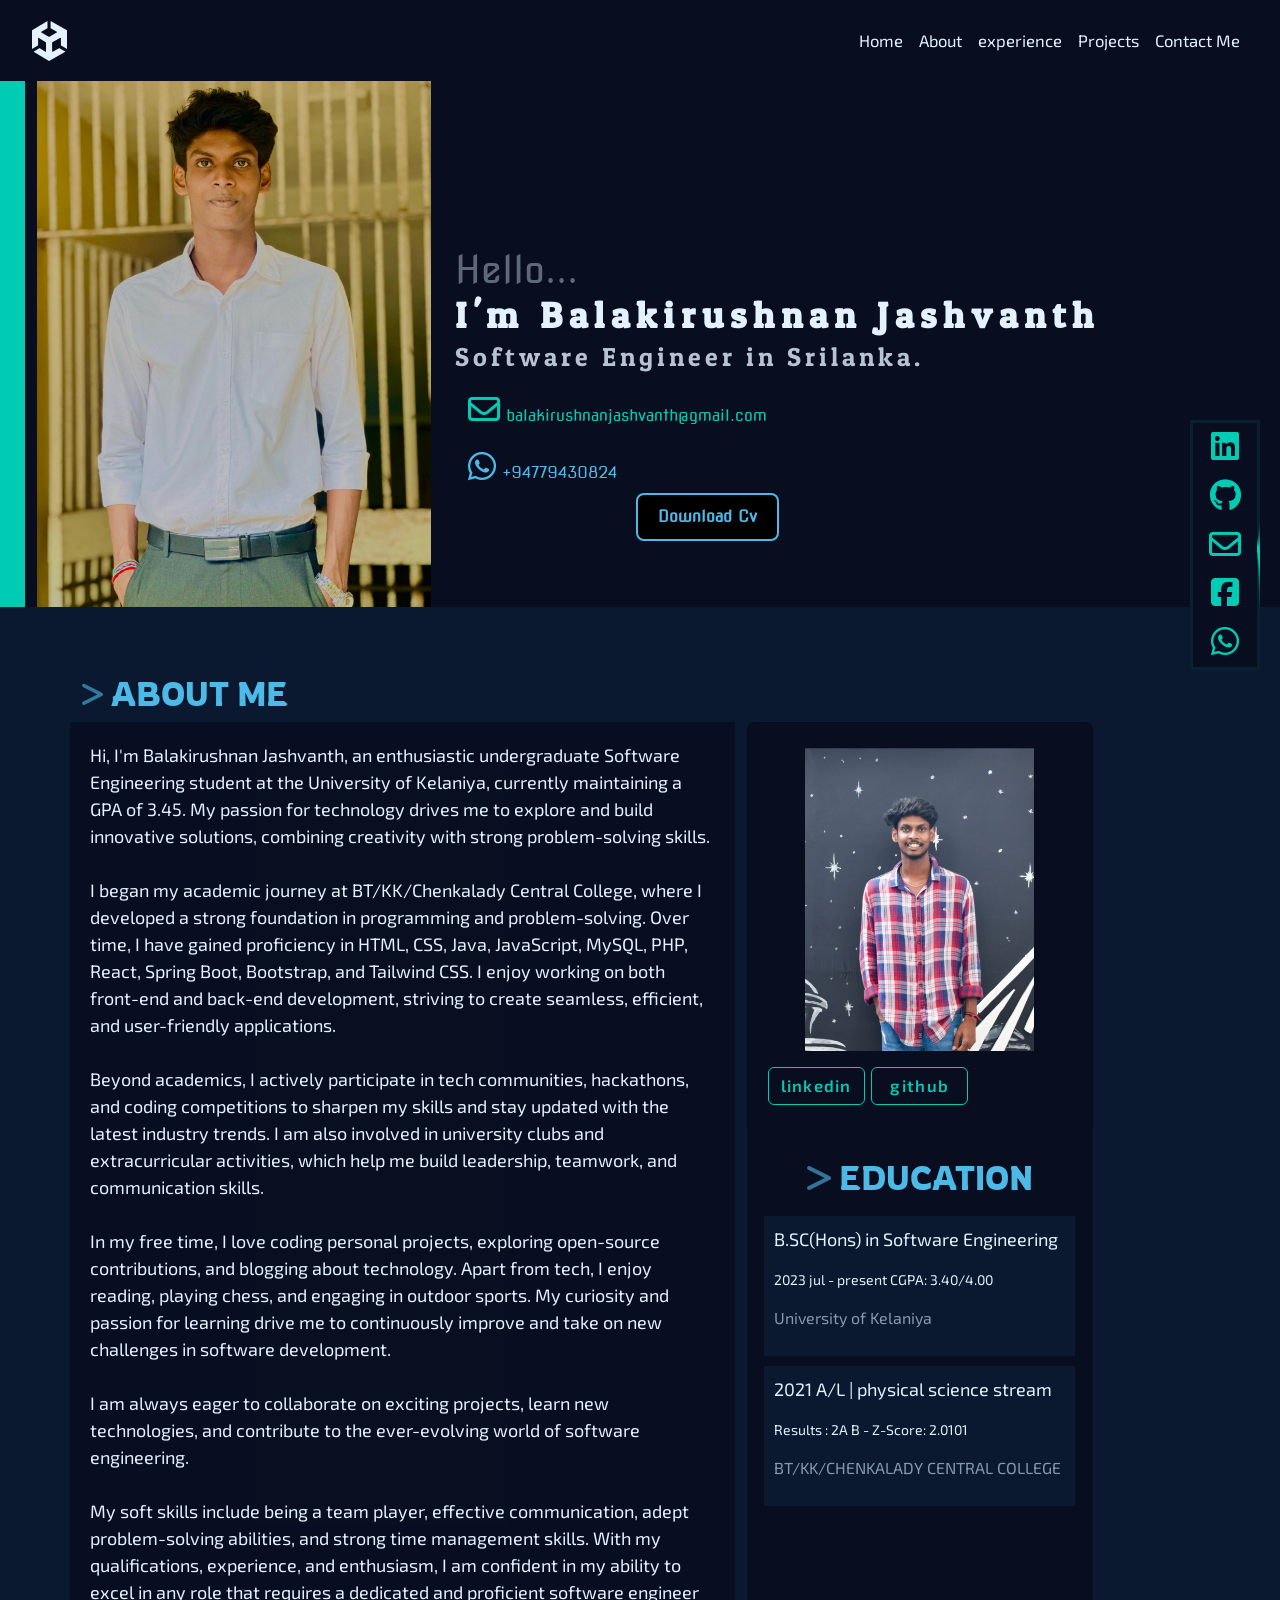
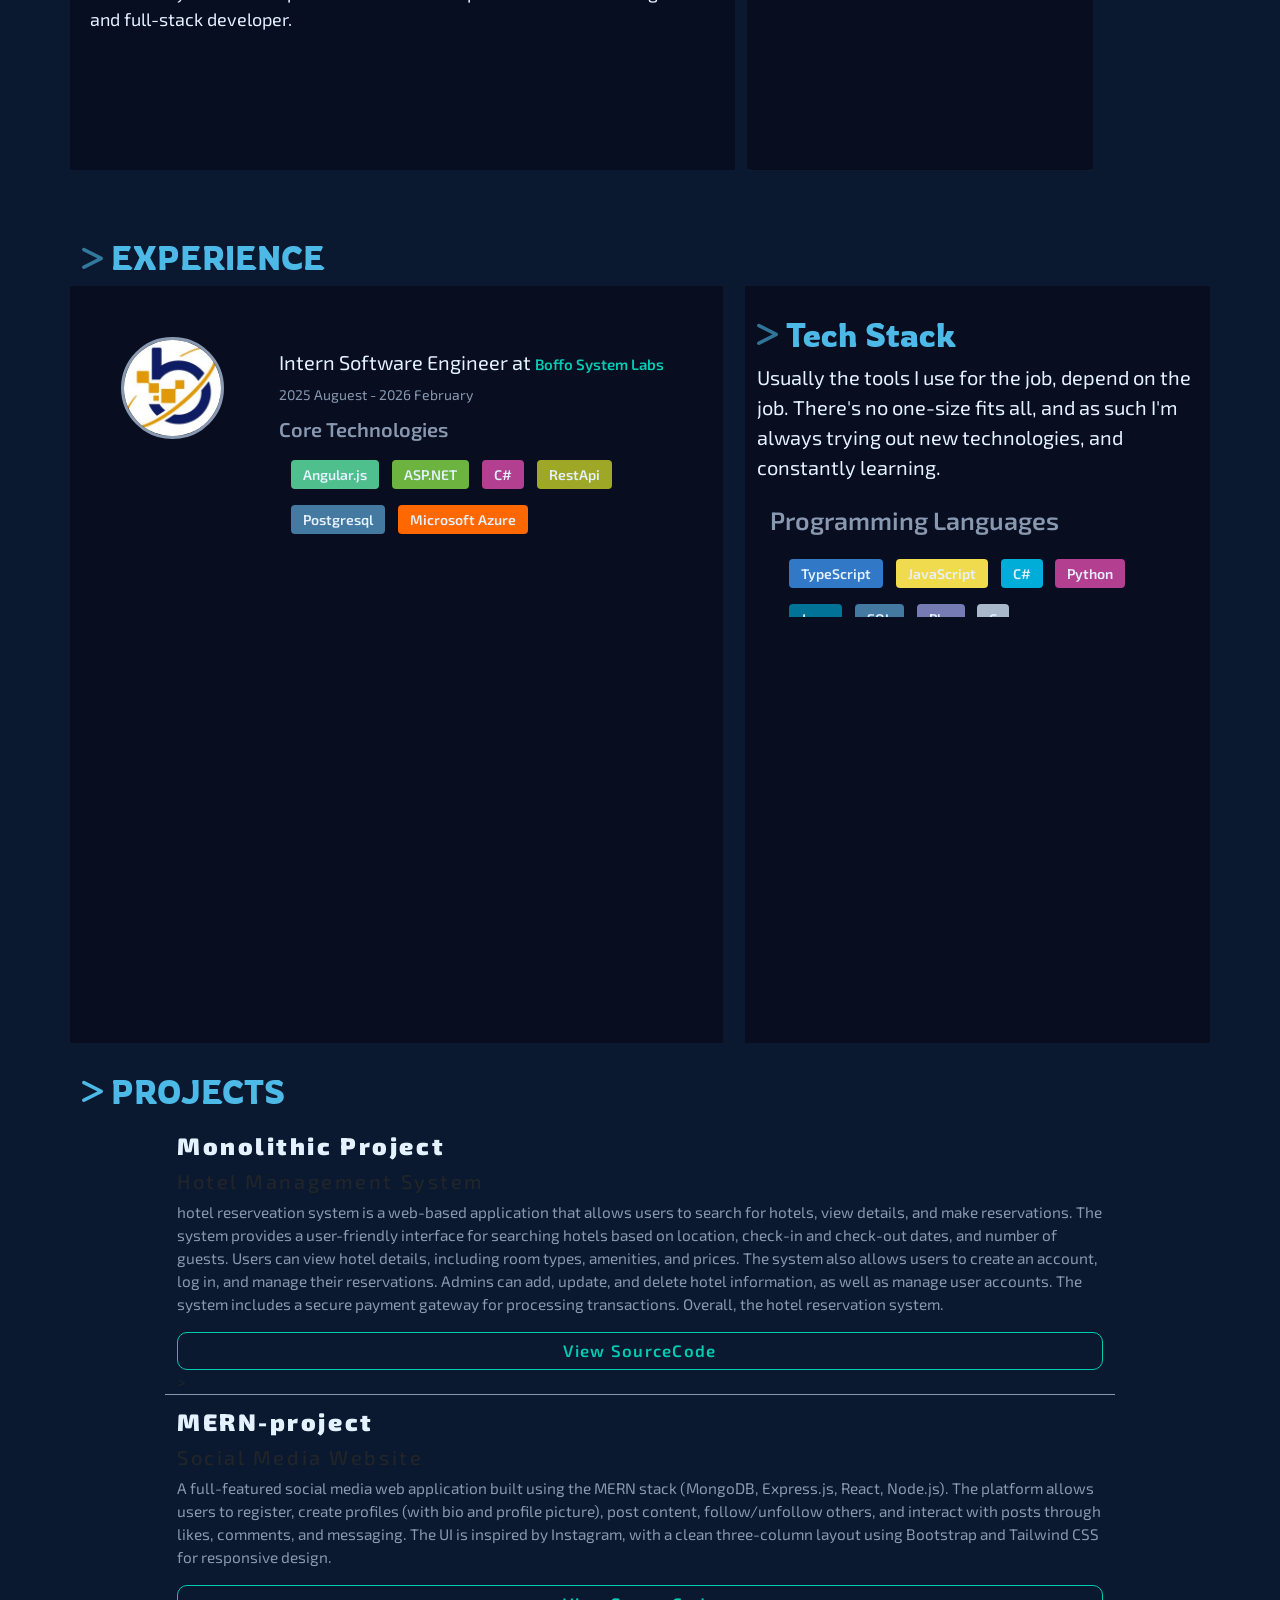
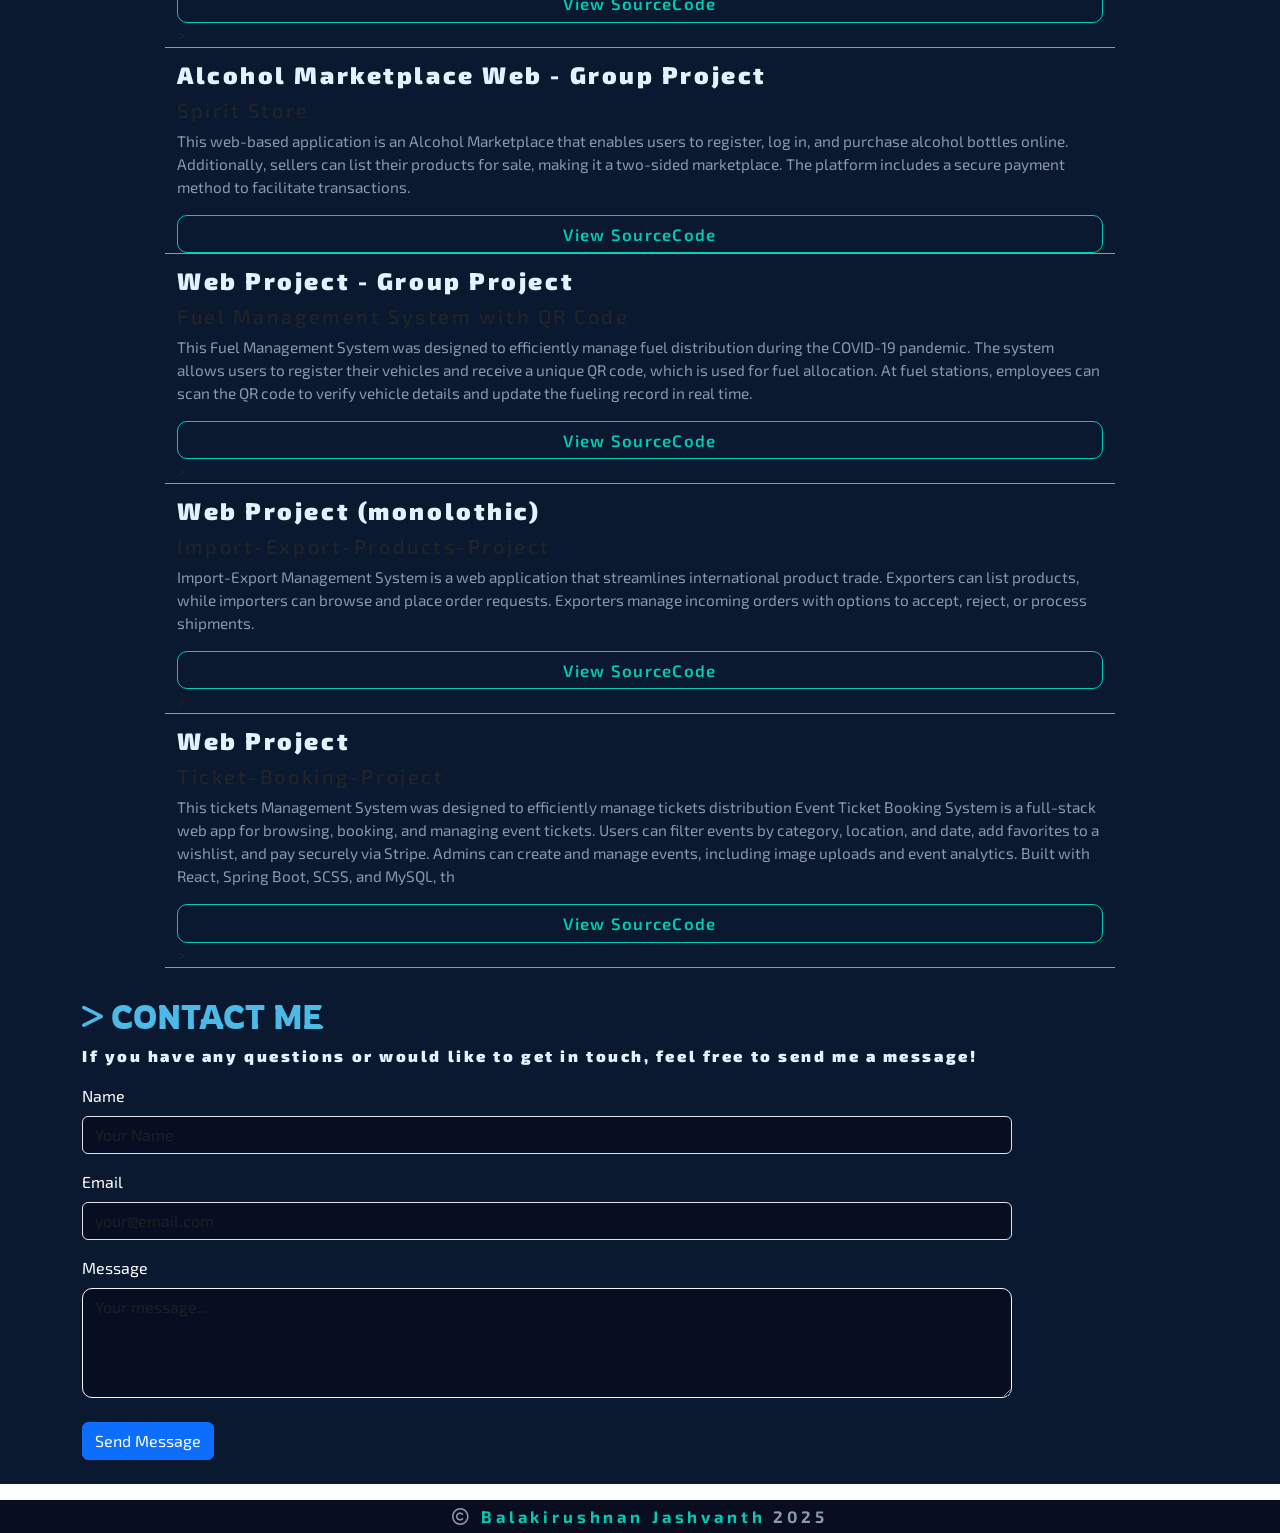
==== commit 0ad44b23: "Merge branch 'SE2021055' of https://github.com/jashvanth370/SENG31313-2026 into SE2021055" ====
--- a/docs/index.html
+++ b/docs/index.html
@@ -51,8 +51,8 @@
   <section id="home">
     <div class="container-fluid">
       <div class="row">
-        <div class="col-lg-5 col-md-5 col-12 d-flex justify-content-center" id="myImage">
-          <img src="images//WhatsApp Image 2024-07-29 at 23.50.22_09a9cd3e.jpg" class="img-fluid" alt="mypic">
+        <div class="col-lg-4 col-md-5 col-12 d-flex justify-content-center" id="myImage">
+          <img src="images//WhatsApp Image 2025-04-02 at 12.26.26_a867ab66.jpg" class="img-fluid" alt="mypic">
         </div>
         <div class="col-lg-7 col-md-7 col-12 ">
           <div id="myIntro" data-aos="fade-left" data-aos-anchor="#example-anchor" data-aos-offset="500"
@@ -65,7 +65,8 @@
             <br />
             <a class="btn getMe get-me-contact" style="color:#4CB9E7">
               <i class="fa-brands fa-whatsapp fa-2x" style="color:#4CB9E7"></i>&nbsp;+94779430824</a>
-
+              <!-- <a href="images/Jashvanth CV (2) final.pdf" download class="cv" >Download Cv</a> -->
+              <a href="images/jashvanth5.pdf" download class="cv" >Download Cv</a>
           </div>
         </div>
       </div>
@@ -73,7 +74,7 @@
   </section>
 
   <div id="contact" data-aos="fade-left" data-aos-offset="300" data-aos-easing="ease-in-sine">
-    <a href="https://www.linkedin.com/in/balakirushnan-jashvanth"><i class="fa-brands fa-linkedin fa-2x"
+    <a href="https://www.linkedin.com/in/balakirushnan-jashvanth-736a72280/"><i class="fa-brands fa-linkedin fa-2x"
         style="color:#00ccb4"></i></a>
     <a href="https://github.com/jashvanth370"><i class="fa-brands fa-github fa-2x" style="color:#00ccb4"></i></a>
     <a href="mailto:jashva25@gmail.com"><i class="fa-regular fa-envelope fa-2x" style="color:#00ccb4"></i></a>
@@ -123,7 +124,7 @@
         <div class="col-lg-5 col-md-5 col-12 d-flex flex-column justify-content-center ">
           <div class="card">
 
-            <a href="#" data-aos="fade-up"><img src="images//WhatsApp Image 2025-04-02 at 12.26.26_a867ab66.jpg"
+            <a href="#" data-aos="fade-up" class="col-lg-8 col-md-8" ><img src="images/IMG_5116.JPG"
                 class="card-img-top img-fluid" alt="my-profile"></a>
 
 
@@ -139,16 +140,16 @@
               <div class="education-card" data-aos="fade-up">
                 <div class="details">
                   <p class="course-name">B.SC(Hons) in Software Engineering</p>
-                  <p class="date">2023 jul - present</p>
+                  <p class="date">2023 jul - present CGPA: 3.40/4.00</p>
                   <p class="place">University of Kelaniya</p>
                 </div>
               </div>
 
               <div class="education-card" data-aos="fade-up">
                 <div class="details">
-                  <p class="course-name">BT/KK/CHENKALADY CENTRAL COLLEGE </p>
-                  <p class="date">Results : 2A B</p>
-                  <p class="place">2021 A/L | physical science stream</p>
+                  <p class="course-name">2021 A/L | physical science stream </p>
+                  <p class="date">Results : 2A B - Z-Score: 2.0101</p>
+                  <p class="place">BT/KK/CHENKALADY CENTRAL COLLEGE</p>
                 </div>
               </div>
             </div>
@@ -169,7 +170,7 @@
   <!-- <section id="experience">
     <div class="container">
       <div class="col-lg-5  col-12" id="techStack">
-        <h2><span><i class="fa-solid fa-greater-than fa-sm"></span></i> Tech Stack</h2>
+        <h2><span> <i class="fa-solid fa-greater-than fa-sm"> </span></i> Tech Stack</h2>
         <p id="intro" data-aos="zoom-in">Usually the tools I use for the job, depend on the job. There's no one-size
           fits all, and as such I'm always trying out new technologies, and constantly learning.</p>
         <div id="Technologies" data-aos="zoom-in">
@@ -325,38 +326,9 @@
     <div class="container">
       <h2><span><i class="fa-solid fa-greater-than fa-sm"></span></i> PROJECTS</h2>
       <div class="row d-flex justify-content-center" id="projects">
-        <div class="col-lg-10" id="project" data-aos="fade-up">
-          <h4>Alcohol Marketplace Web Application</h4>
-          <h5>Spirit Store</h5>
-          <p id="description">
-            This web-based application is an Alcohol Marketplace that enables users to register,
-            log in, and purchase alcohol bottles online. Additionally, sellers can list their
-            products for sale, making it a two-sided marketplace. The platform includes a secure
-            payment method to facilitate transactions.
-          </p>
-          <div class="card-body" id="button" data-aos="fade-up" class="view" class="mobileButton" data-aos="fade-up">
-            <a href="https://github.com/RavinduLaksara/SpiritStore" class="btn">View SourceCode</a>
-          </div>
-
-        </div>
-
-        <div class="col-lg-10" id="project" data-aos="fade-up">
-          <h4>Web Project</h4>
-          <h5>Fuel Management System with QR Code</h5>
-          <p id="description">
-            This Fuel Management System was designed to efficiently manage fuel
-            distribution during the COVID-19 pandemic. The system allows users to register their
-            vehicles and receive a unique QR code, which is used for fuel allocation. At fuel stations, employees can
-            scan the QR code to verify
-            vehicle details and update the fueling record in real time.
-          </p>
-          <div class="card-body" id="button" data-aos="fade-up" class="view" class="mobileButton" data-aos="fade-up">
-            <a href="https://github.com/Kirisi15/Fuel_Station" class="btn">View SourceCode</a>
-          </div>>
-        </div>
-
-        <div class="col-lg-10" id="project" data-aos="fade-up">
-          <h4>E-Commerce Project</h4>
+
+        <div class="col-lg-10" id="project" data-aos="fade-up">
+          <h4>Monolithic Project</h4>
           <h5>Hotel Management System </h5>
           <p id="description">
             hotel reserveation system is a web-based application that allows users to search for hotels,
@@ -371,6 +343,79 @@
             <a href="https://github.com/jashvanth370/Hostal-Management" class="btn">View SourceCode</a>
           </div>>
         </div>
+
+        <div class="col-lg-10" id="project" data-aos="fade-up">
+          <h4>MERN-project</h4>
+          <h5>Social Media Website </h5>
+          <p id="description">
+            A full-featured social media web application built using the MERN stack (MongoDB, Express.js, React, Node.js). 
+            The platform allows users to register, create profiles (with bio and profile picture), post content, 
+            follow/unfollow others, and interact with posts through likes, comments, and messaging. 
+            The UI is inspired by Instagram, with a clean three-column layout using Bootstrap and Tailwind CSS for responsive design.
+          </p>
+          <div class="card-body" id="button" data-aos="fade-up" class="view" class="mobileButton" data-aos="fade-up">
+            <a href="https://github.com/jashvanth370/Social-Media-Platform" class="btn">View SourceCode</a>
+          </div>>
+        </div>
+
+        <div class="col-lg-10" id="project" data-aos="fade-up">
+          <h4>Alcohol Marketplace Web - Group Project </h4>
+          <h5>Spirit Store</h5>
+          <p id="description">
+            This web-based application is an Alcohol Marketplace that enables users to register,
+            log in, and purchase alcohol bottles online. Additionally, sellers can list their
+            products for sale, making it a two-sided marketplace. The platform includes a secure
+            payment method to facilitate transactions.
+          </p>
+          <div class="card-body" id="button" data-aos="fade-up" class="view" class="mobileButton" data-aos="fade-up">
+            <a href="https://github.com/RavinduLaksara/SpiritStore" class="btn">View SourceCode</a>
+          </div>
+
+        </div>
+
+        <div class="col-lg-10" id="project" data-aos="fade-up">
+          <h4>Web Project - Group Project</h4>
+          <h5>Fuel Management System with QR Code</h5>
+          <p id="description">
+            This Fuel Management System was designed to efficiently manage fuel
+            distribution during the COVID-19 pandemic. The system allows users to register their
+            vehicles and receive a unique QR code, which is used for fuel allocation. At fuel stations, employees can
+            scan the QR code to verify
+            vehicle details and update the fueling record in real time.
+          </p>
+          <div class="card-body" id="button" data-aos="fade-up" class="view" class="mobileButton" data-aos="fade-up">
+            <a href="https://github.com/Kirisi15/Fuel_Station" class="btn">View SourceCode</a>
+          </div>>
+        </div>
+
+
+        <div class="col-lg-10" id="project" data-aos="fade-up">
+          <h4>Web Project (monolothic)</h4>
+          <h5>Import-Export-Products-Project</h5>
+          <p id="description">
+            Import-Export Management System is a web application that streamlines international product trade.
+            Exporters can list products, while importers can browse and place order requests.
+            Exporters manage incoming orders with options to accept, reject, or process shipments.
+          </p>
+          <div class="card-body" id="button" data-aos="fade-up" class="view" class="mobileButton" data-aos="fade-up">
+            <a href="https://github.com/jashvanth370/Import-Export-Products-Project" class="btn">View SourceCode</a>
+          </div>>
+        </div>
+
+        <div class="col-lg-10" id="project" data-aos="fade-up">
+          <h4>Web Project</h4>
+          <h5>Ticket-Booking-Project</h5>
+          <p id="description">
+            This tickets Management System was designed to efficiently manage tickets
+            distribution Event Ticket Booking System is a full-stack web app for browsing, booking, and
+            managing event tickets. Users can filter events by category, location, and date, add favorites to a
+            wishlist, and pay securely via Stripe. Admins can create and manage events, including image uploads and
+            event analytics.
+            Built with React, Spring Boot, SCSS, and MySQL, th
+          <div class="card-body" id="button" data-aos="fade-up" class="view" class="mobileButton" data-aos="fade-up">
+            <a href="https://github.com/jashvanth370/Ticket-Booking-Project" class="btn">View SourceCode</a>
+          </div>>
+        </div>
       </div>
     </div>
   </section>
@@ -410,12 +455,12 @@
         <div class="mb-3 col-lg-10" id="project" data-aos="fade-up">
           <label for="name" class="form-label">Name</label>
           <input type="text" name="name" class="form-control" id="name" placeholder="Your Name" required
-            style="background-color: rgba(8, 14, 32, 0.9);">
+            style="background-color: rgba(8, 14, 32, 0.9); color: white;">
         </div>
         <div class="mb-3 col-lg-10" id="project" data-aos="fade-up">
           <label for="email" class="form-label">Email</label>
           <input type="email" name="email" class="form-control" id="email" placeholder="your@email.com" required
-            style="background-color: rgba(8, 14, 32, 0.9);">
+            style="background-color: rgba(8, 14, 32, 0.9); color: white;">
         </div>
         <div class="col-lg-10" id="project" data-aos="fade-up">
           <label for="message" class="form-label">Message</label>
@@ -426,7 +471,7 @@
         <button type="submit" class="btn btn-primary">Send Message</button>
         <br><br>
       </form>
-      
+
 
       <p id="formMessage" class="mt-3"></p>
     </div>
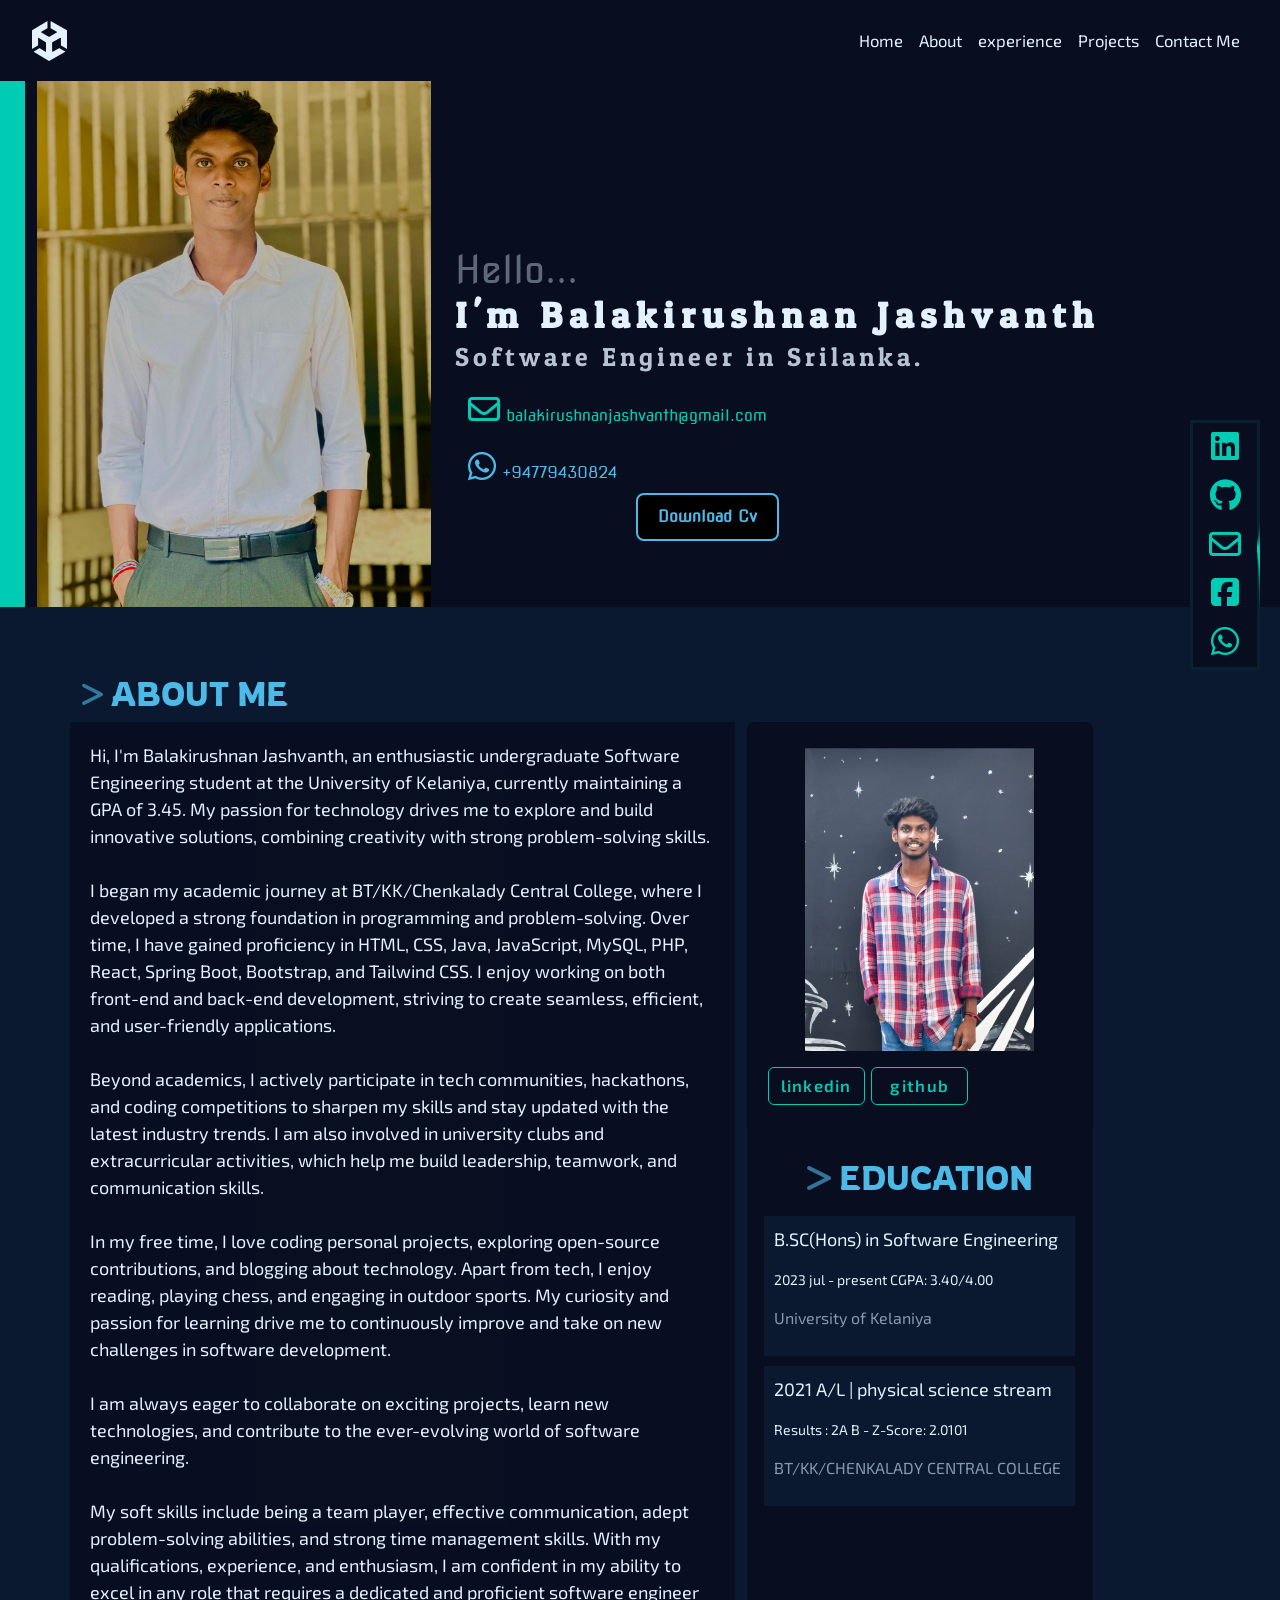
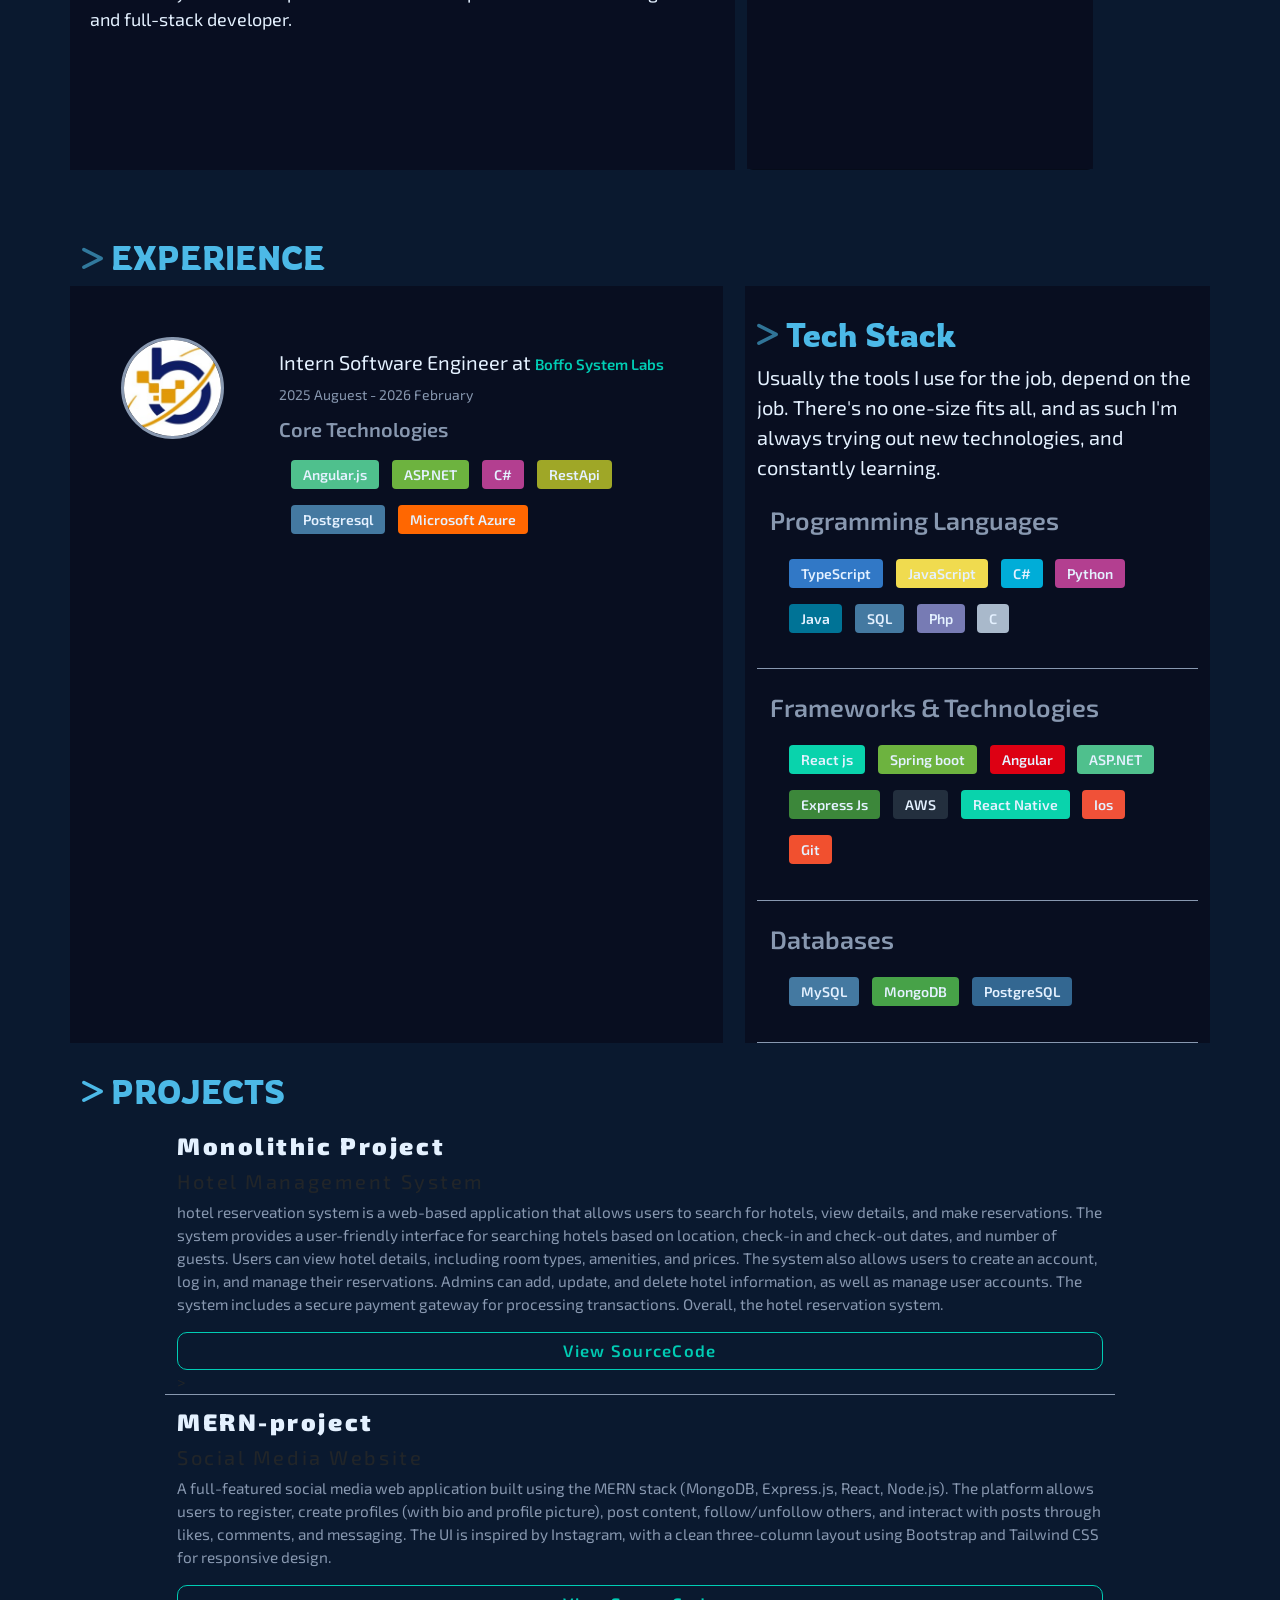
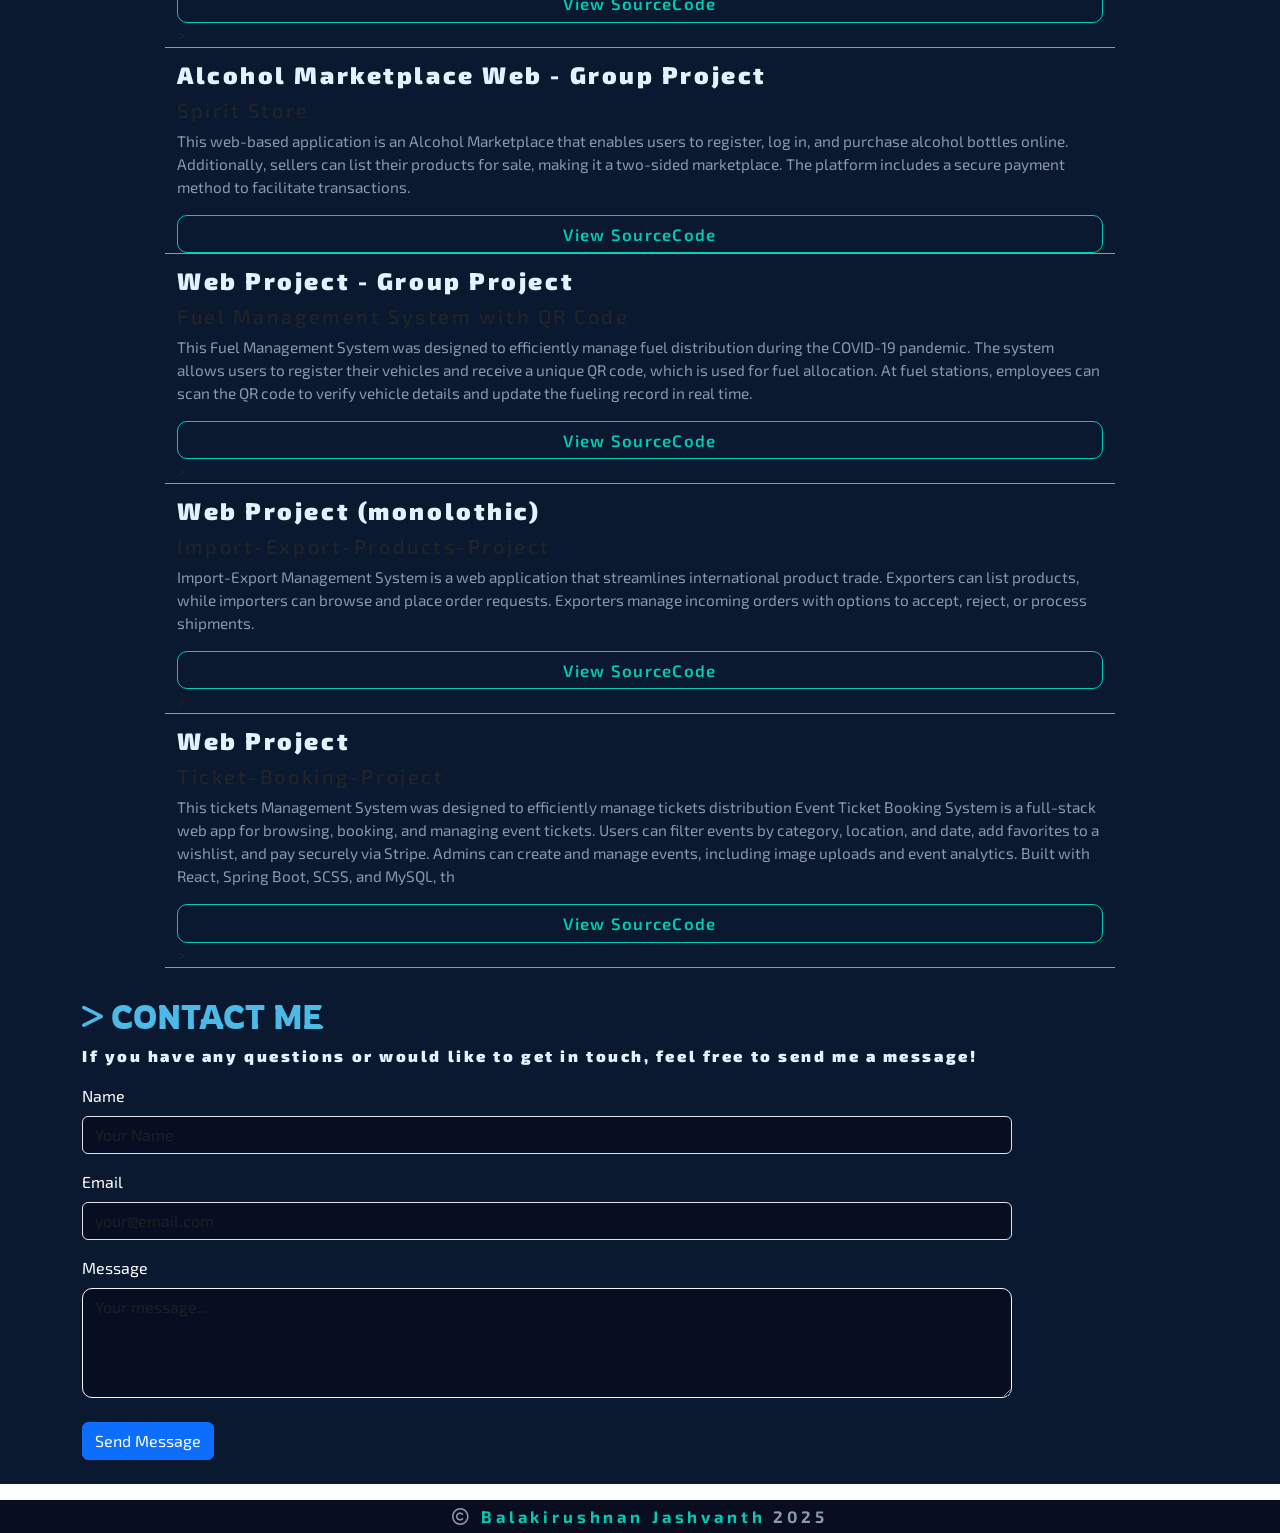
==== commit 3b63971a: "cv added" ====
--- a/docs/index.html
+++ b/docs/index.html
@@ -66,7 +66,7 @@
             <a class="btn getMe get-me-contact" style="color:#4CB9E7">
               <i class="fa-brands fa-whatsapp fa-2x" style="color:#4CB9E7"></i>&nbsp;+94779430824</a>
               <!-- <a href="images/Jashvanth CV (2) final.pdf" download class="cv" >Download Cv</a> -->
-              <a href="images/jashvanth5.pdf" download class="cv" >Download Cv</a>
+              <a href="images/jashvanth.pdf" download class="cv" >Download Cv</a>
           </div>
         </div>
       </div>
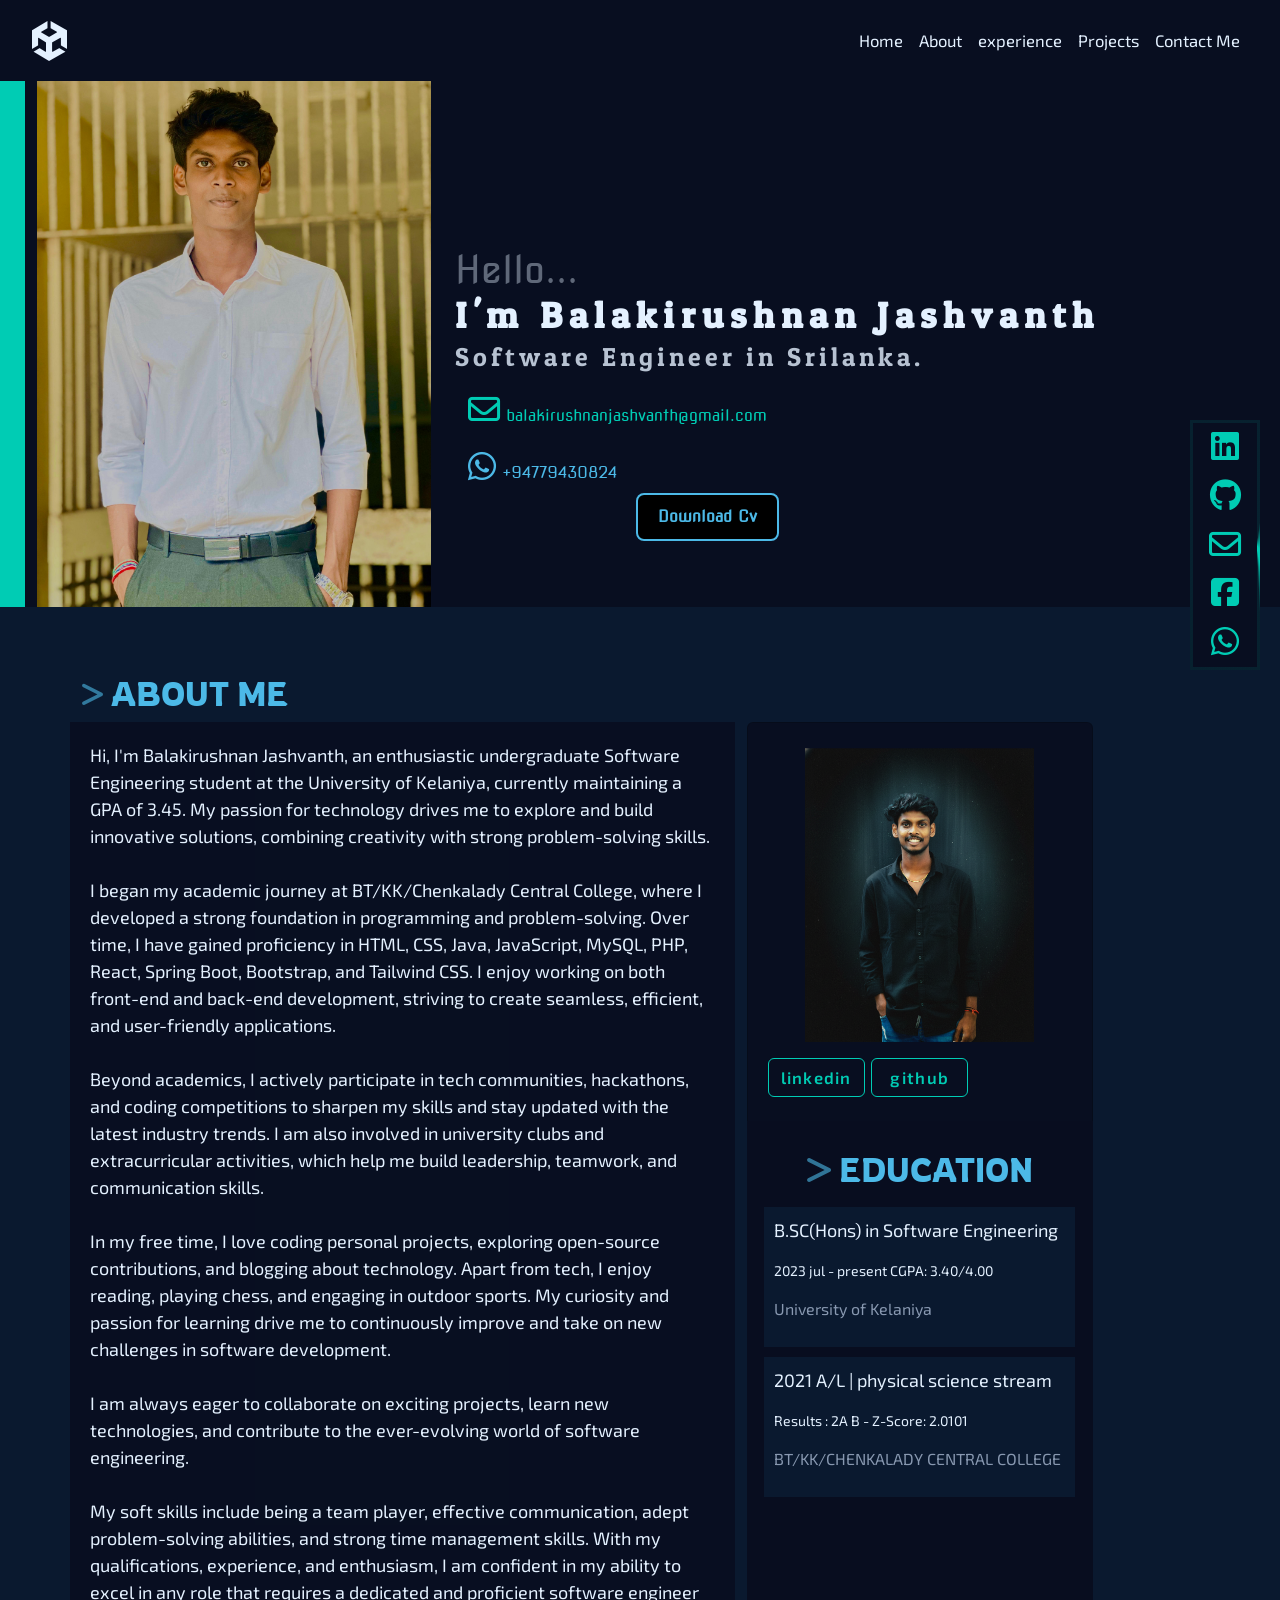
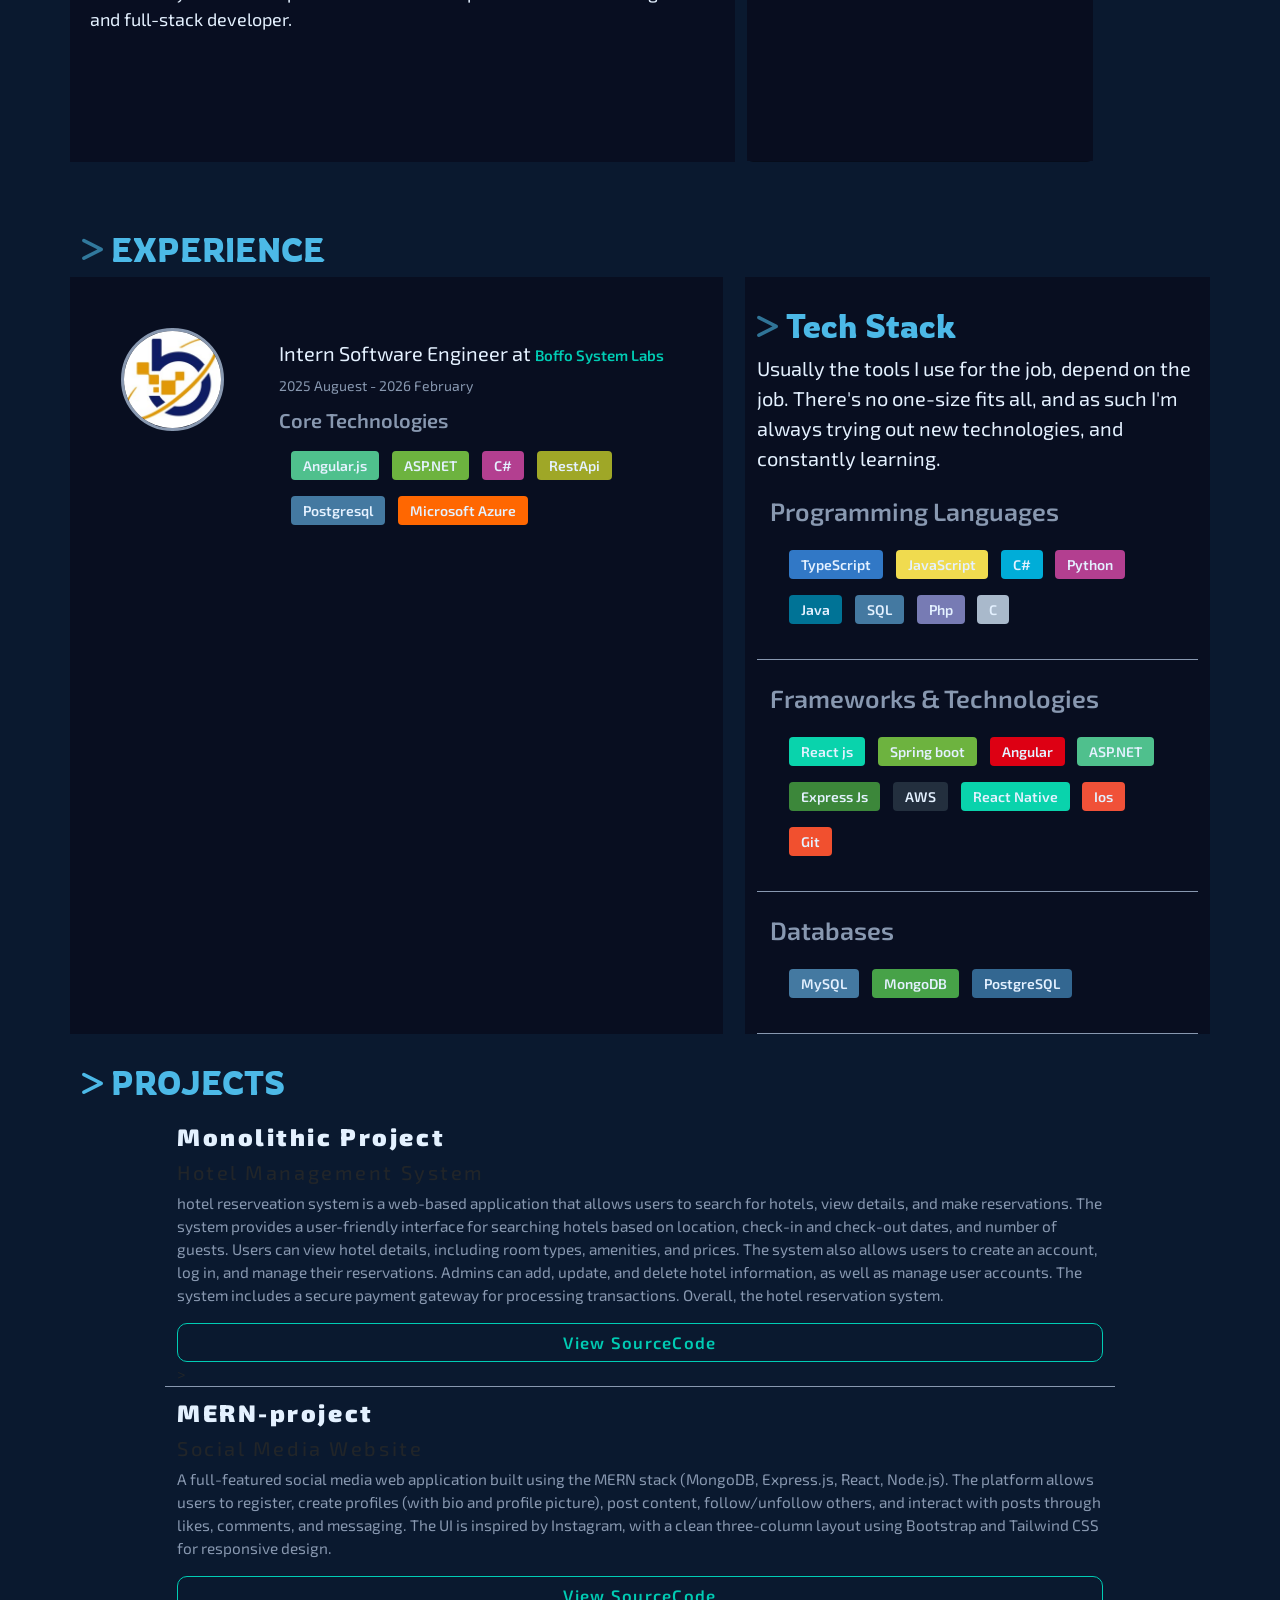
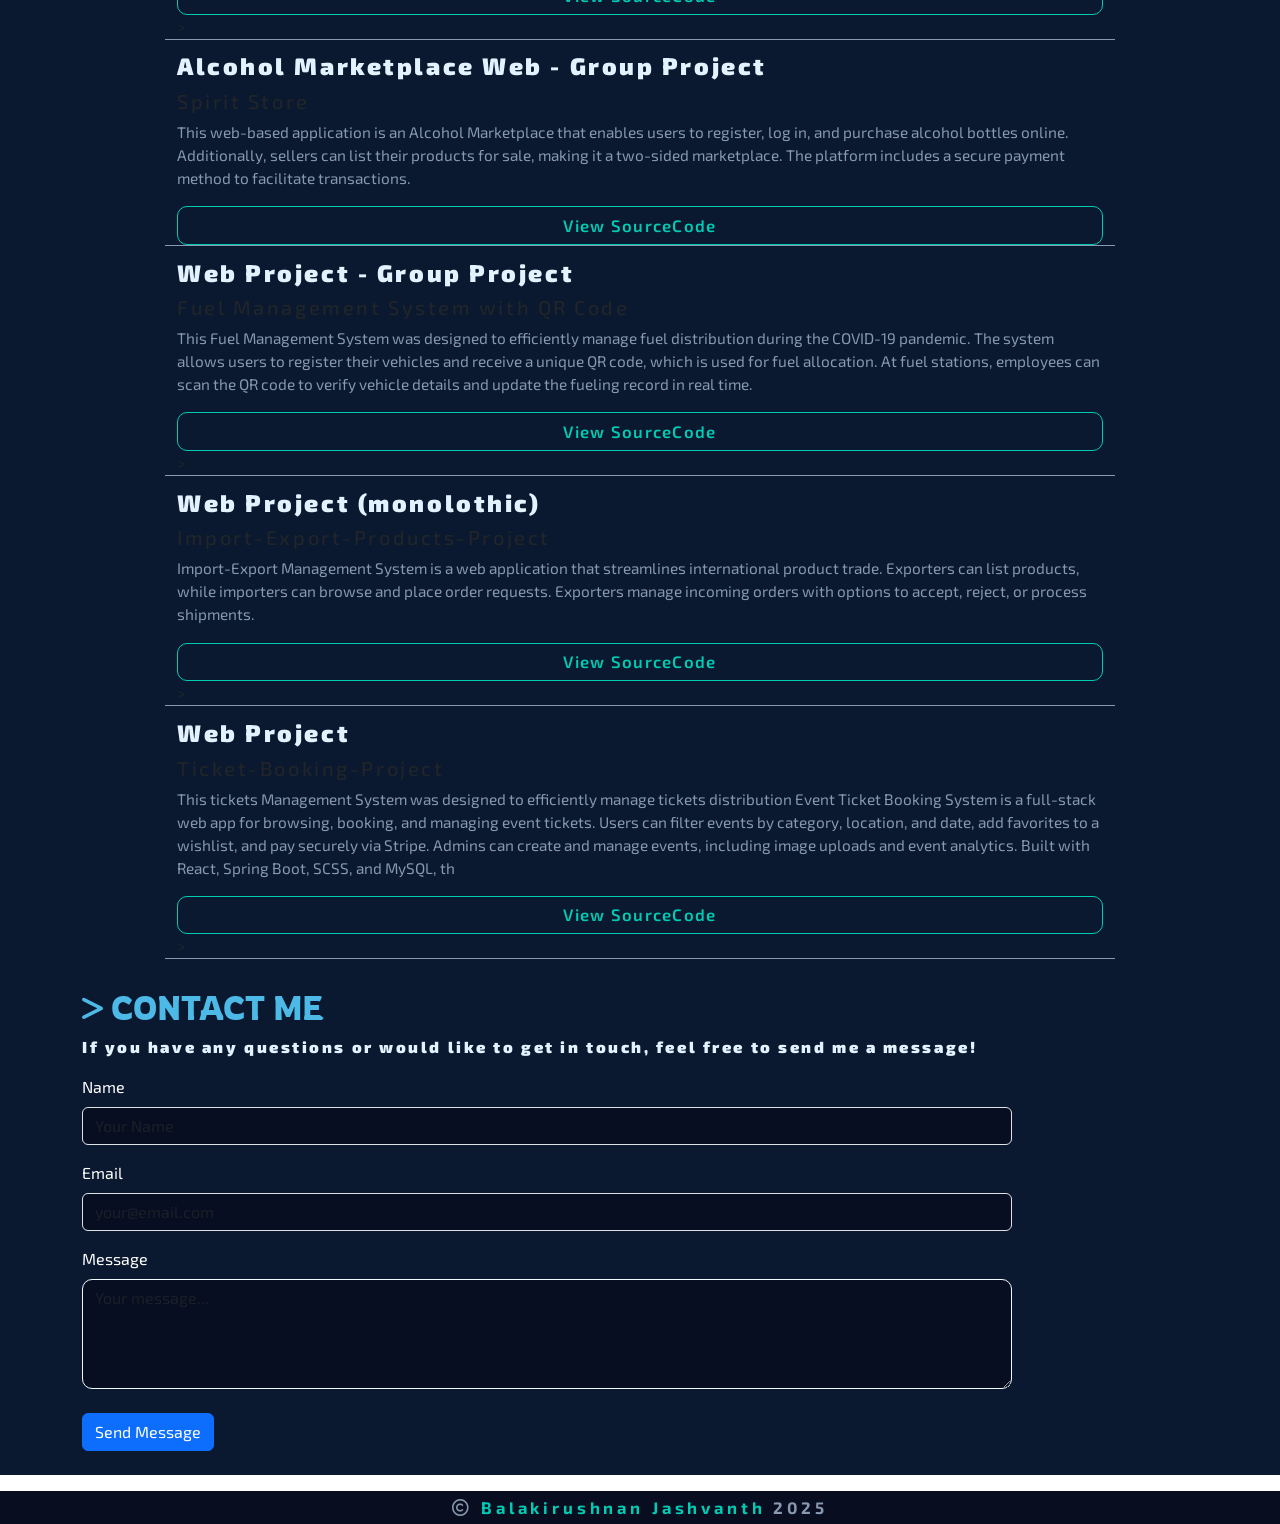
==== commit 8265a5b5: "Image updated" ====
--- a/docs/index.html
+++ b/docs/index.html
@@ -124,7 +124,7 @@
         <div class="col-lg-5 col-md-5 col-12 d-flex flex-column justify-content-center ">
           <div class="card">
 
-            <a href="#" data-aos="fade-up" class="col-lg-8 col-md-8" ><img src="images/IMG_5116.JPG"
+            <a href="#" data-aos="fade-up" class="col-lg-8 col-md-8" ><img src="images/edited-filtered-1773112925222.png"
                 class="card-img-top img-fluid" alt="my-profile"></a>
 
 
@@ -221,7 +221,7 @@
           <div id="nowJob" data-aos="zoom-in" class="aos-init">
             <img src="images/boffosys_logo.jpeg" alt="darazLogo">
             <div id="details">
-              <p id="position">Intern Software Engineer at <span id="company"> <a href="https://daraz.com/"> Boffo System 
+              <p id="position">Intern Software Engineer at <span id="company"> <a href="https://www.linkedin.com/company/boffosys/posts/?feedView=all"> Boffo System 
                 Labs</a></span><br><span id="years">2025 Auguest - 2026 February</span></p>
               <p id="coreTech">Core Technologies</p>
               <div id="tech" style="display: flex; flex-wrap: wrap ;">
